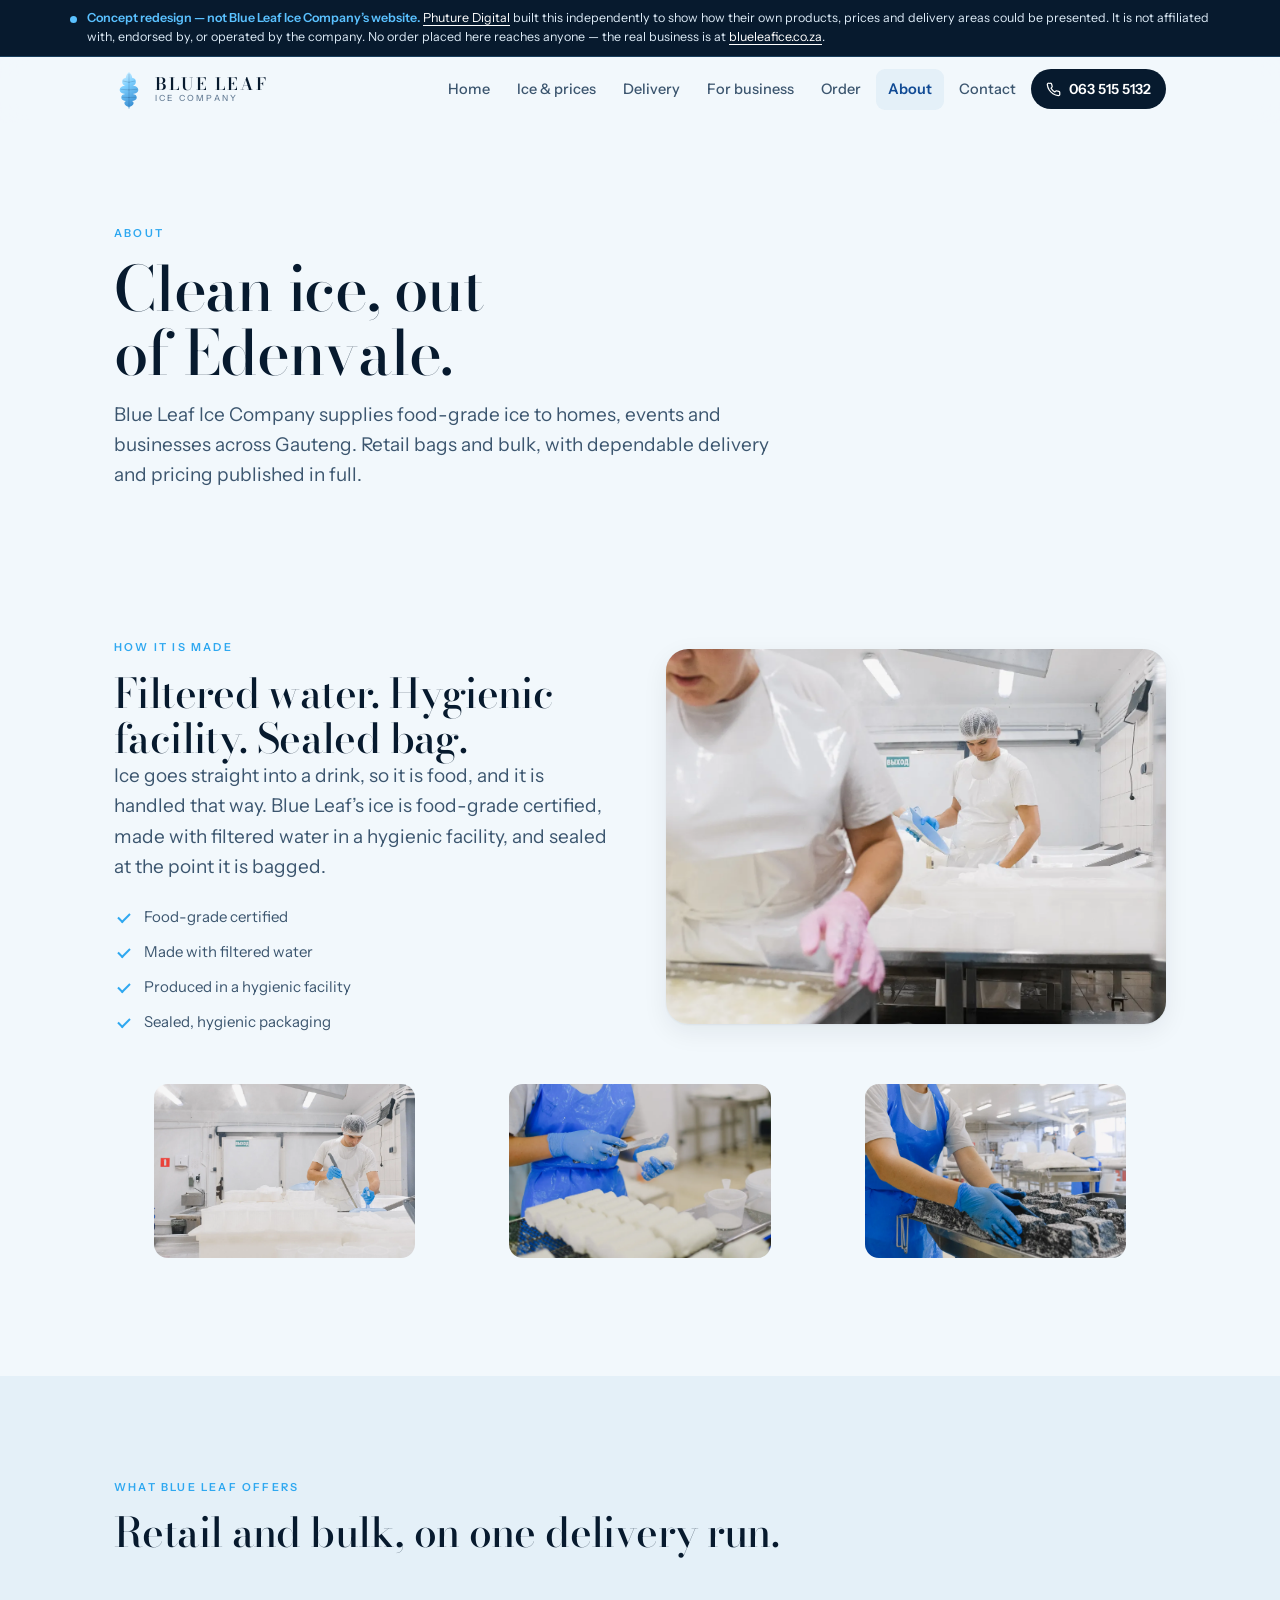
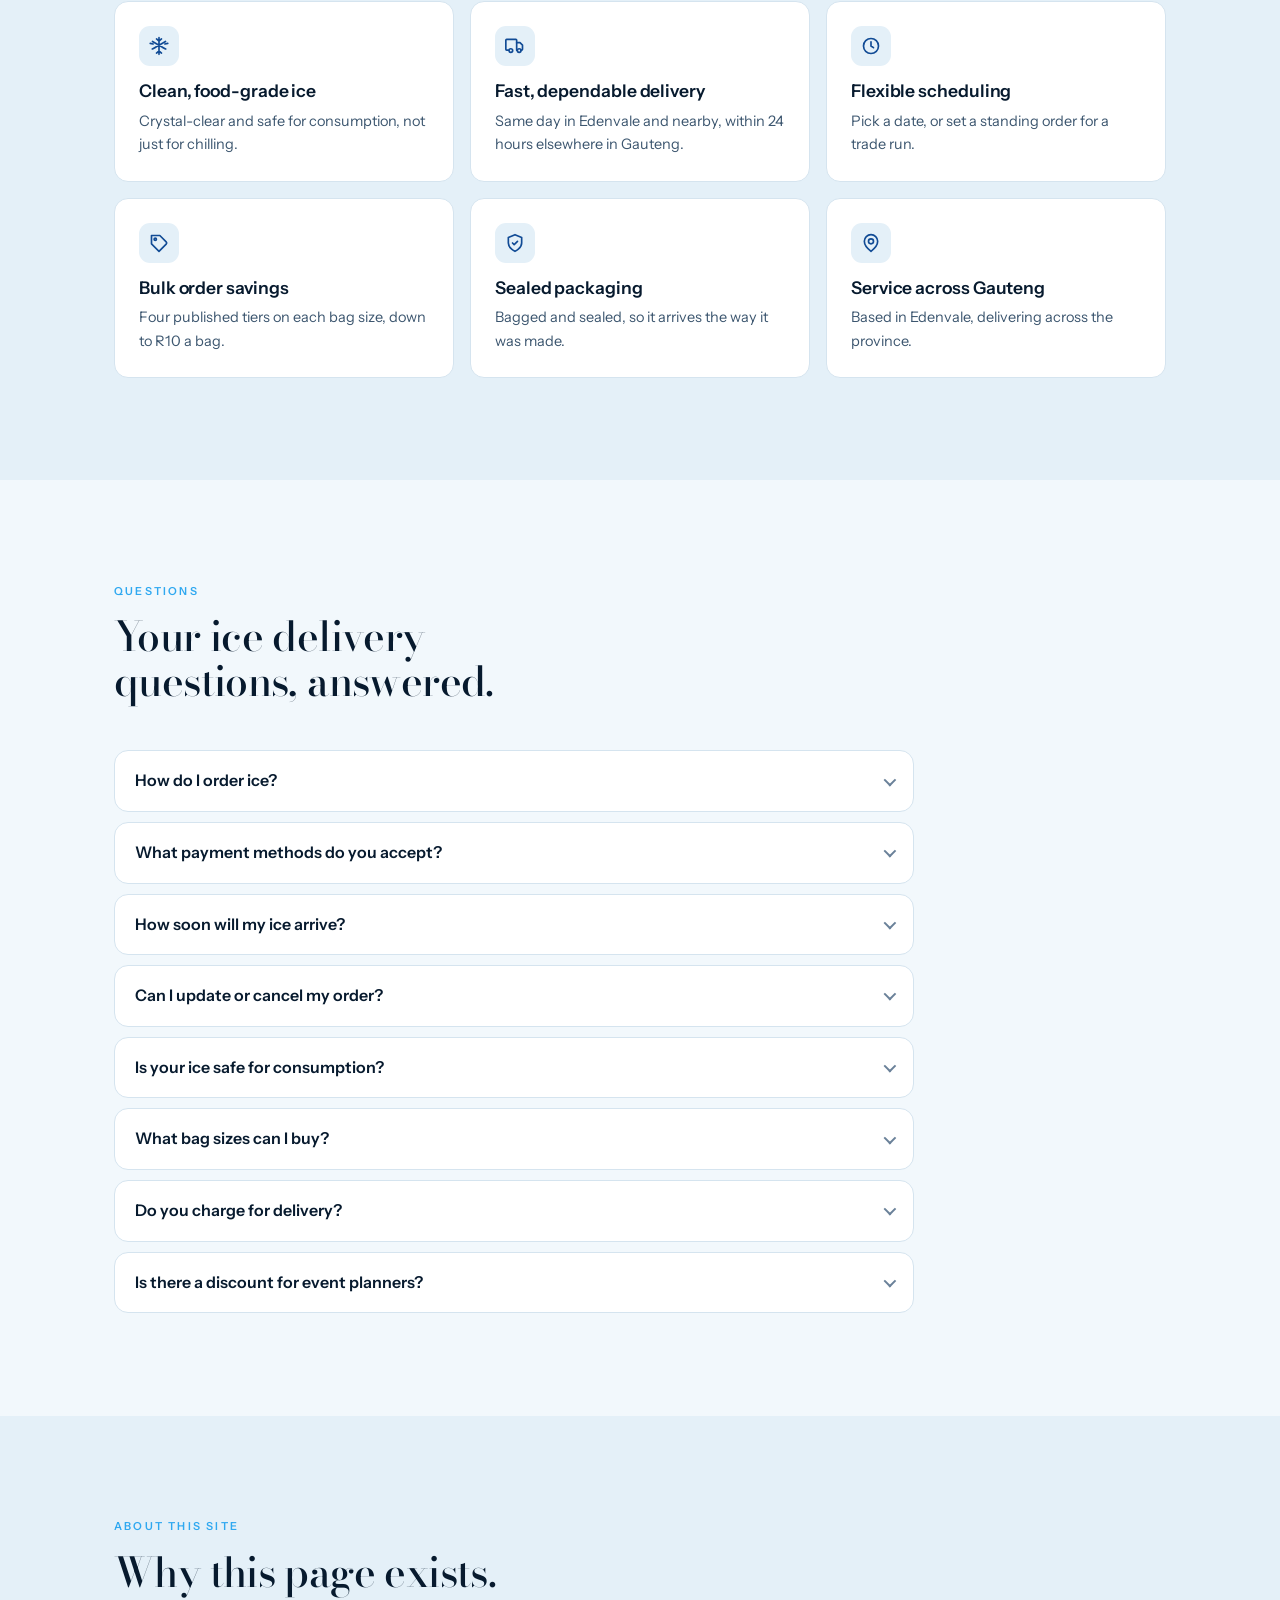
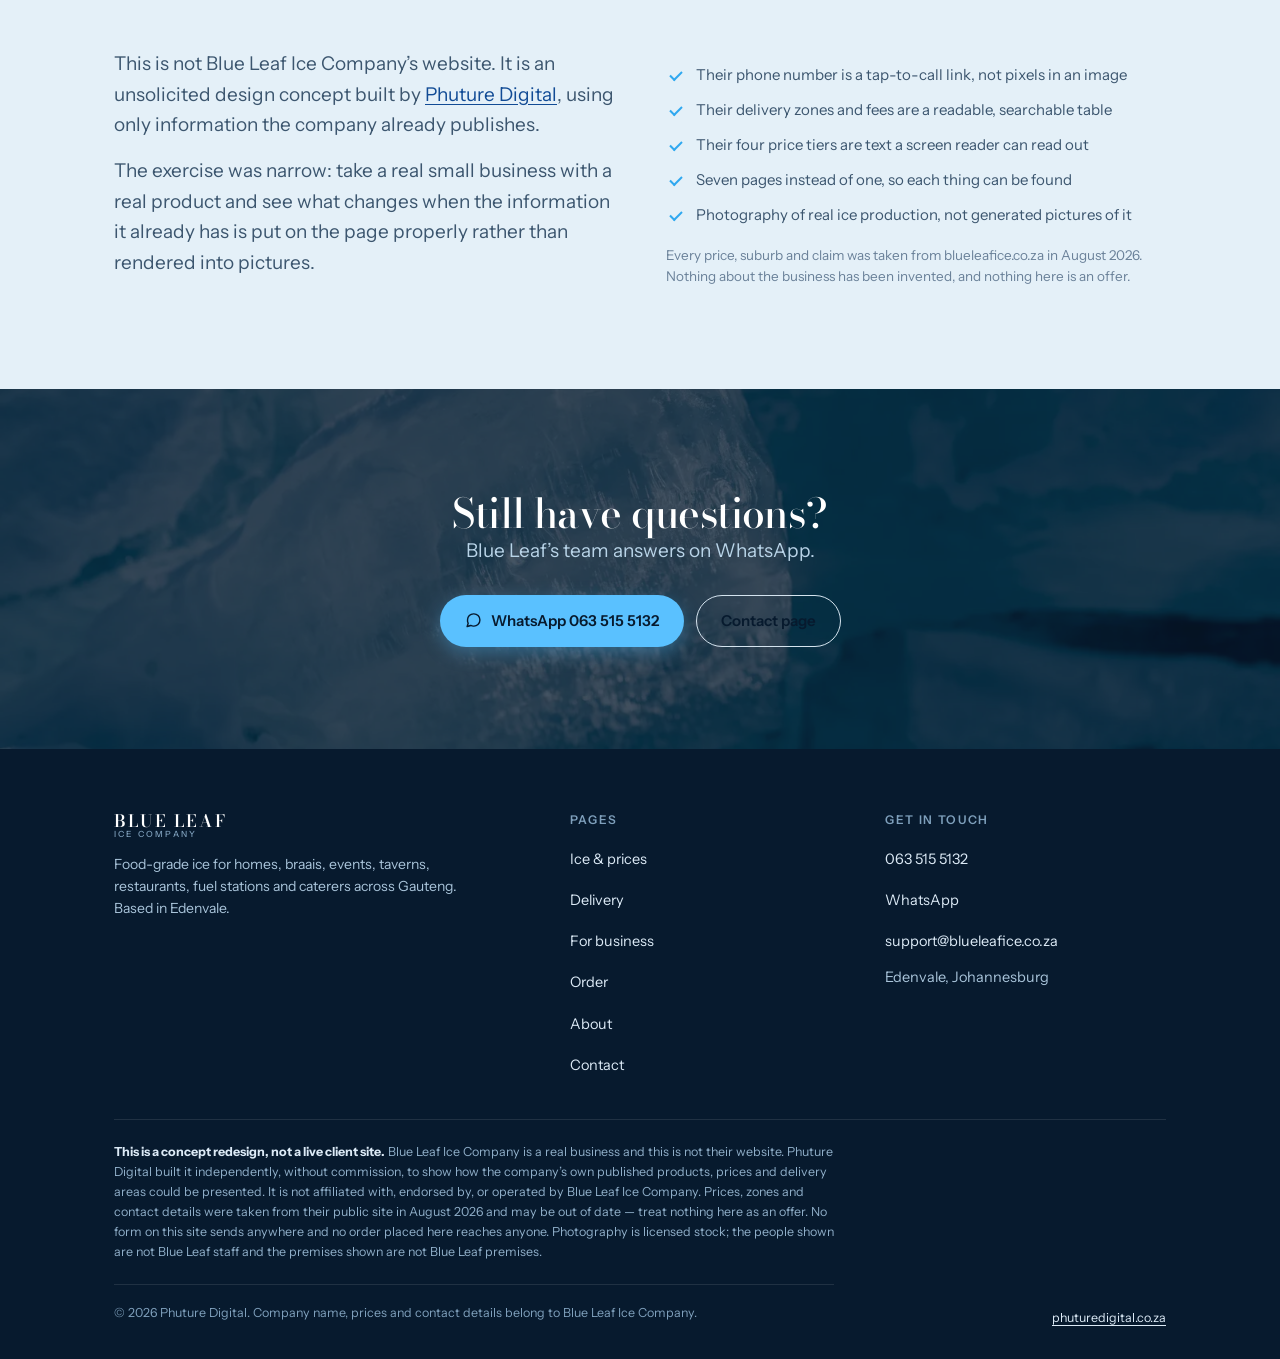
==== about.html @ d7ad10b4 "Blue Leaf Ice concept redesign — seven pages An unsolicited website concept for Blue Leaf Ice Compan" ====
<!doctype html>
<html lang="en-ZA">
<head>
<meta charset="utf-8">
<meta name="viewport" content="width=device-width, initial-scale=1">
<title>About and FAQ — Blue Leaf Ice concept by Phuture Digital</title>
<meta name="description" content="How Blue Leaf makes food-grade ice in Edenvale, and answers to common delivery questions. Concept redesign by Phuture Digital.">
<meta name="robots" content="noindex, nofollow">
<meta name="author" content="Phuture Digital">
<meta property="og:type" content="website">
<meta property="og:site_name" content="Blue Leaf Ice Company (concept redesign)">
<meta property="og:locale" content="en_ZA">
<meta property="og:title" content="About and FAQ — Blue Leaf Ice concept by Phuture Digital">
<meta property="og:description" content="How Blue Leaf makes food-grade ice in Edenvale, and answers to common delivery questions. Concept redesign by Phuture Digital.">
<meta property="og:image" content="assets/hero.webp">
<meta name="twitter:card" content="summary_large_image">
<meta name="theme-color" content="#071A2E">
<link rel="icon" href="assets/favicon.svg" type="image/svg+xml">
<link rel="preconnect" href="https://fonts.googleapis.com">
<link rel="preconnect" href="https://fonts.gstatic.com" crossorigin>
<link rel="stylesheet" href="https://fonts.googleapis.com/css2?family=Bodoni+Moda:opsz,wght@6..96,500;6..96,600&family=Instrument+Sans:wght@400;500;600;700&display=swap">
<link rel="stylesheet" href="styles.css">
<!-- Stamp `.js` BEFORE first paint. A deferred script cannot do this without a
     flash of content: the stylesheet blocks rendering and the script does not. -->
<script>document.documentElement.className += ' js';</script>
</head>
<body>
<!-- ============================================================
     GENERATED FILE — do not edit here.
     Source: tools/content/about.html + tools/chrome.mjs
     Rebuild: node tools/build-pages.mjs
     ============================================================ -->
<a class="skip" href="#main">Skip to content</a>

<!-- icons:start -->
<svg class="vh" aria-hidden="true" focusable="false" xmlns="http://www.w3.org/2000/svg">
  <symbol id="i-phone" viewBox="0 0 24 24" fill="none" stroke="currentColor" stroke-width="2" stroke-linecap="round" stroke-linejoin="round"><path d="M22 16.9v3a2 2 0 0 1-2.2 2 19.8 19.8 0 0 1-8.6-3.1 19.5 19.5 0 0 1-6-6A19.8 19.8 0 0 1 2.1 4.2 2 2 0 0 1 4.1 2h3a2 2 0 0 1 2 1.7c.1 1 .4 1.9.7 2.8a2 2 0 0 1-.5 2.1L8.1 9.9a16 16 0 0 0 6 6l1.3-1.3a2 2 0 0 1 2.1-.4c.9.3 1.8.6 2.8.7a2 2 0 0 1 1.7 2Z"/></symbol>
  <symbol id="i-chat" viewBox="0 0 24 24" fill="none" stroke="currentColor" stroke-width="2" stroke-linecap="round" stroke-linejoin="round"><path d="M21 11.5a8.4 8.4 0 0 1-9 8.4 8.5 8.5 0 0 1-3.9-.9L3 20.5l1.5-4.6A8.4 8.4 0 0 1 3.6 11 8.4 8.4 0 0 1 12 2.6h.5A8.4 8.4 0 0 1 21 11Z"/></symbol>
  <symbol id="i-mail" viewBox="0 0 24 24" fill="none" stroke="currentColor" stroke-width="2" stroke-linecap="round" stroke-linejoin="round"><rect x="2" y="4" width="20" height="16" rx="2"/><path d="m22 7-10 6L2 7"/></symbol>
  <symbol id="i-pin" viewBox="0 0 24 24" fill="none" stroke="currentColor" stroke-width="2" stroke-linecap="round" stroke-linejoin="round"><path d="M20 10c0 6-8 12-8 12s-8-6-8-12a8 8 0 0 1 16 0Z"/><circle cx="12" cy="10" r="3"/></symbol>
  <symbol id="i-clock" viewBox="0 0 24 24" fill="none" stroke="currentColor" stroke-width="2" stroke-linecap="round" stroke-linejoin="round"><circle cx="12" cy="12" r="9"/><path d="M12 7v5l3 2"/></symbol>
  <symbol id="i-truck" viewBox="0 0 24 24" fill="none" stroke="currentColor" stroke-width="2" stroke-linecap="round" stroke-linejoin="round"><path d="M14 17V5a1 1 0 0 0-1-1H2a1 1 0 0 0-1 1v11a1 1 0 0 0 1 1h2"/><path d="M14 8h4l3 3v5a1 1 0 0 1-1 1h-1"/><circle cx="7" cy="17.5" r="2.2"/><circle cx="17" cy="17.5" r="2.2"/></symbol>
  <symbol id="i-snow" viewBox="0 0 24 24" fill="none" stroke="currentColor" stroke-width="2" stroke-linecap="round" stroke-linejoin="round"><path d="M12 2v20M4.2 6.5l15.6 9M19.8 6.5l-15.6 9M12 6l3-2.5M12 6 9 3.5M12 18l3 2.5M12 18l-3 2.5M4.9 9.6 1.5 8.9M7.2 14.2l-3.3 1.4M19.1 9.6l3.4-.7M16.8 14.2l3.3 1.4"/></symbol>
  <symbol id="i-shield" viewBox="0 0 24 24" fill="none" stroke="currentColor" stroke-width="2" stroke-linecap="round" stroke-linejoin="round"><path d="M12 22s8-3.6 8-10V5.5L12 2 4 5.5V12c0 6.4 8 10 8 10Z"/><path d="m9 12 2 2 4-4"/></symbol>
  <symbol id="i-tag" viewBox="0 0 24 24" fill="none" stroke="currentColor" stroke-width="2" stroke-linecap="round" stroke-linejoin="round"><path d="M20.6 13.4 12 22l-9-9V3h10l7.6 7.6a2 2 0 0 1 0 2.8Z"/><circle cx="7.5" cy="7.5" r="1.4"/></symbol>
  <symbol id="i-card" viewBox="0 0 24 24" fill="none" stroke="currentColor" stroke-width="2" stroke-linecap="round" stroke-linejoin="round"><rect x="2" y="5" width="20" height="14" rx="2"/><path d="M2 10h20"/></symbol>
  <symbol id="i-info" viewBox="0 0 24 24" fill="none" stroke="currentColor" stroke-width="2" stroke-linecap="round" stroke-linejoin="round"><circle cx="12" cy="12" r="9"/><path d="M12 11v5M12 8h.01"/></symbol>
</svg>
<!-- icons:end -->

<!-- banner:start -->
<div class="concept-banner">
  <div class="inner">
    <span class="dot" aria-hidden="true"></span>
    <p><strong>Concept redesign — not Blue Leaf Ice Company&rsquo;s website.</strong>
    <a href="https://www.phuturedigital.co.za" rel="noopener">Phuture Digital</a> built this independently to show how their own products, prices and delivery areas could be presented. It is not affiliated with, endorsed by, or operated by the company. No order placed here reaches anyone &mdash; the real business is at
    <a href="https://www.blueleafice.co.za" rel="noopener nofollow">blueleafice.co.za</a>.</p>
  </div>
</div>
<!-- banner:end -->

<!-- nav:start -->
<header class="nav">
  <div class="nav-inner">
    <a class="brand" href="index.html">
      <img class="brand-mark" src="assets/mark.svg" alt="" width="30" height="41">
      <span class="brand-type">
        <span class="brand-name">Blue Leaf</span>
        <span class="brand-sub">Ice Company</span>
      </span>
    </a>
    <button class="nav-toggle" type="button" aria-expanded="false" aria-controls="nav-links">Menu</button>
    <nav class="nav-links" id="nav-links" aria-label="Main">
      <a href="index.html">Home</a>
      <a href="products.html">Ice & prices</a>
      <a href="delivery.html">Delivery</a>
      <a href="business.html">For business</a>
      <a href="order.html">Order</a>
      <a href="about.html" aria-current="page">About</a>
      <a href="contact.html">Contact</a>
      <a class="nav-call" href="tel:+27635155132">
        <svg aria-hidden="true"><use href="#i-phone"></use></svg>063 515 5132
      </a>
    </nav>
  </div>
</header>
<!-- nav:end -->

<main id="main">
<section class="band" style="padding-bottom:0">
  <div class="wrap">
    <div class="sec-head">
      <p class="eyebrow">About</p>
      <h1 class="h-xl">Clean ice, out of Edenvale.</h1>
      <p class="lede">Blue Leaf Ice Company supplies food-grade ice to homes, events and businesses across Gauteng. Retail bags and bulk, with dependable delivery and pricing published in full.</p>
    </div>
  </div>
</section>

<!-- ================================================================ PROCESS -->
<section class="band">
  <div class="wrap">
    <div class="split">
      <div>
        <p class="eyebrow">How it is made</p>
        <h2 class="h-lg">Filtered water. Hygienic facility. Sealed bag.</h2>
        <p class="lede">Ice goes straight into a drink, so it is food, and it is handled that way. Blue Leaf&rsquo;s ice is food-grade certified, made with filtered water in a hygienic facility, and sealed at the point it is bagged.</p>
        <ul class="ticks">
          <li>Food-grade certified</li>
          <li>Made with filtered water</li>
          <li>Produced in a hygienic facility</li>
          <li>Sealed, hygienic packaging</li>
        </ul>
      </div>
      <div class="split-figure reveal">
        <img src="assets/purity.webp" alt="A worker in whites and a hairnet smoothing a clean bed of ice." width="1400" height="933" loading="lazy" decoding="async">
      </div>
    </div>

    <div class="proof">
      <figure class="proof-figure reveal">
        <img src="assets/facility.webp" alt="A worker in a hairnet and gloves working over a bed of ice in a cold room." width="1600" height="1067" loading="lazy" decoding="async">
      </figure>
      <figure class="proof-figure reveal reveal-d1">
        <img src="assets/gloves.webp" alt="Gloved hands moving trays of ice cubes." width="1200" height="800" loading="lazy" decoding="async">
      </figure>
      <figure class="proof-figure reveal reveal-d2">
        <img src="assets/machine.webp" alt="Ice trays being worked on a stainless production line." width="1400" height="933" loading="lazy" decoding="async">
      </figure>
    </div>
  </div>
</section>

<!-- ================================================================== WHAT -->
<section class="band alt" aria-labelledby="what-h">
  <div class="wrap">
    <div class="sec-head reveal">
      <p class="eyebrow">What Blue Leaf offers</p>
      <h2 class="h-lg" id="what-h">Retail and bulk, on one delivery run.</h2>
    </div>
    <div class="cards cards-3up">
      <div class="card reveal">
        <span class="card-icon"><svg aria-hidden="true"><use href="#i-snow"></use></svg></span>
        <h3>Clean, food-grade ice</h3>
        <p>Crystal-clear and safe for consumption, not just for chilling.</p>
      </div>
      <div class="card reveal reveal-d1">
        <span class="card-icon"><svg aria-hidden="true"><use href="#i-truck"></use></svg></span>
        <h3>Fast, dependable delivery</h3>
        <p>Same day in Edenvale and nearby, within 24 hours elsewhere in Gauteng.</p>
      </div>
      <div class="card reveal reveal-d2">
        <span class="card-icon"><svg aria-hidden="true"><use href="#i-clock"></use></svg></span>
        <h3>Flexible scheduling</h3>
        <p>Pick a date, or set a standing order for a trade run.</p>
      </div>
      <div class="card reveal">
        <span class="card-icon"><svg aria-hidden="true"><use href="#i-tag"></use></svg></span>
        <h3>Bulk order savings</h3>
        <p>Four published tiers on each bag size, down to R10 a bag.</p>
      </div>
      <div class="card reveal reveal-d1">
        <span class="card-icon"><svg aria-hidden="true"><use href="#i-shield"></use></svg></span>
        <h3>Sealed packaging</h3>
        <p>Bagged and sealed, so it arrives the way it was made.</p>
      </div>
      <div class="card reveal reveal-d2">
        <span class="card-icon"><svg aria-hidden="true"><use href="#i-pin"></use></svg></span>
        <h3>Service across Gauteng</h3>
        <p>Based in Edenvale, delivering across the province.</p>
      </div>
    </div>
  </div>
</section>

<!-- =================================================================== FAQ -->
<section class="band" aria-labelledby="faq-h">
  <div class="wrap">
    <div class="sec-head reveal">
      <p class="eyebrow">Questions</p>
      <h2 class="h-lg" id="faq-h">Your ice delivery questions, answered.</h2>
    </div>

    <div class="faq reveal">
      <details>
        <summary>How do I order ice?</summary>
        <p class="a">Order online or call. Choose your bag size, delivery area and date, and Blue Leaf confirms and arranges the delivery.</p>
      </details>
      <details>
        <summary>What payment methods do you accept?</summary>
        <p class="a">EFT, credit card, or cash on delivery. Secure online payment links are available.</p>
      </details>
      <details>
        <summary>How soon will my ice arrive?</summary>
        <p class="a">Same-day delivery in Edenvale and nearby. Other areas are delivered within 24 hours.</p>
      </details>
      <details>
        <summary>Can I update or cancel my order?</summary>
        <p class="a">Yes. Contact Blue Leaf before dispatch to change or cancel an order.</p>
      </details>
      <details>
        <summary>Is your ice safe for consumption?</summary>
        <p class="a">Yes. The ice is food-grade certified and made with filtered water in a hygienic facility.</p>
      </details>
      <details>
        <summary>What bag sizes can I buy?</summary>
        <p class="a">2&nbsp;kg or 3&nbsp;kg. Order any quantity, from a single bag to bulk. <a href="products.html">See the tiers</a>.</p>
      </details>
      <details>
        <summary>Do you charge for delivery?</summary>
        <p class="a">Free in Zone 0 on orders of five bags or more, R50 flat in Zone 1 and R100 flat in Zone 2. Beyond 20&nbsp;km from Edenvale it is quoted per trip from R150. <a href="delivery.html">Check your suburb</a>.</p>
      </details>
      <details>
        <summary>Is there a discount for event planners?</summary>
        <p class="a">Yes. Blue Leaf offers event planners a discounted rate on top of the published bulk tiers. <a href="business.html">More for trade buyers</a>.</p>
      </details>
    </div>
  </div>
</section>

<!-- =============================================================== CONCEPT -->
<section class="band alt" aria-labelledby="concept-h">
  <div class="wrap">
    <div class="sec-head reveal">
      <p class="eyebrow">About this site</p>
      <h2 class="h-lg" id="concept-h">Why this page exists.</h2>
    </div>
    <div class="split">
      <div>
        <p class="lede">This is not Blue Leaf Ice Company&rsquo;s website. It is an unsolicited design concept built by <a href="https://www.phuturedigital.co.za" rel="noopener">Phuture Digital</a>, using only information the company already publishes.</p>
        <p class="lede" style="margin-top:16px">The exercise was narrow: take a real small business with a real product and see what changes when the information it already has is put on the page properly rather than rendered into pictures.</p>
      </div>
      <div>
        <ul class="ticks">
          <li>Their phone number is a tap-to-call link, not pixels in an image</li>
          <li>Their delivery zones and fees are a readable, searchable table</li>
          <li>Their four price tiers are text a screen reader can read out</li>
          <li>Seven pages instead of one, so each thing can be found</li>
          <li>Photography of real ice production, not generated pictures of it</li>
        </ul>
        <p class="small" style="margin-top:18px">Every price, suburb and claim was taken from blueleafice.co.za in August 2026. Nothing about the business has been invented, and nothing here is an offer.</p>
      </div>
    </div>
  </div>
</section>

<section class="band cta-band">
  <div class="band-bg" aria-hidden="true">
    <img src="assets/texture.webp" alt="" width="1600" height="1067" loading="lazy" decoding="async">
  </div>
  <div class="wrap">
    <h2 class="h-lg">Still have questions?</h2>
    <p class="lede">Blue Leaf&rsquo;s team answers on WhatsApp.</p>
    <div class="btn-row">
      <a class="btn btn-ice" href="https://wa.me/27635155132" rel="noopener">
        <svg aria-hidden="true"><use href="#i-chat"></use></svg>WhatsApp 063 515 5132
      </a>
      <a class="btn btn-ghost" href="contact.html">Contact page</a>
    </div>
  </div>
</section>
</main>

<!-- footer:start -->
<footer class="foot">
  <div class="wrap">
    <div class="foot-top">
      <div class="foot-brand">
        <span class="brand-name">Blue Leaf</span>
        <span class="brand-sub">Ice Company</span>
        <p>Food-grade ice for homes, braais, events, taverns, restaurants, fuel stations and caterers across Gauteng. Based in Edenvale.</p>
      </div>
      <div>
        <h4>Pages</h4>
        <ul>
          <li><a href="products.html">Ice & prices</a></li>
          <li><a href="delivery.html">Delivery</a></li>
          <li><a href="business.html">For business</a></li>
          <li><a href="order.html">Order</a></li>
          <li><a href="about.html">About</a></li>
          <li><a href="contact.html">Contact</a></li>
        </ul>
      </div>
      <div>
        <h4>Get in touch</h4>
        <ul>
          <li><a href="tel:+27635155132">063 515 5132</a></li>
          <li><a href="https://wa.me/27635155132" rel="noopener">WhatsApp</a></li>
          <li><a href="mailto:support@blueleafice.co.za">support@blueleafice.co.za</a></li>
          <li>Edenvale, Johannesburg</li>
        </ul>
      </div>
    </div>

    <div class="concept-note">
      <strong>This is a concept redesign, not a live client site.</strong>
      Blue Leaf Ice Company is a real business and this is not their website. Phuture Digital built it independently, without commission, to show how the company&rsquo;s own published products, prices and delivery areas could be presented. It is not affiliated with, endorsed by, or operated by Blue Leaf Ice Company. Prices, zones and contact details were taken from their public site in August 2026 and may be out of date &mdash; treat nothing here as an offer. No form on this site sends anywhere and no order placed here reaches anyone. Photography is licensed stock; the people shown are not Blue Leaf staff and the premises shown are not Blue Leaf premises.
    </div>

    <div class="foot-bottom">
      <span>&copy; 2026 Phuture Digital. Company name, prices and contact details belong to Blue Leaf Ice Company.</span>
      <span><a href="https://www.phuturedigital.co.za" rel="noopener">phuturedigital.co.za</a></span>
    </div>
  </div>
</footer>
<!-- footer:end -->

<script src="site.js"></script>
</body>
</html>
---- styles.css ----
/* ============================================================================
   Blue Leaf Ice Company — concept redesign by Phuture Digital
   ----------------------------------------------------------------------------
   Not the company's official site. See the banner on every page.

   PALETTE PROVENANCE. Nothing here is invented. Two sources, different
   authority:
     - DECLARED. #5AC1FF and #00001F are the two non-Webflow-default colours in
       Blue Leaf's own stylesheet (14 and 13 uses). That is designer intent and
       it wins for the accent and the darkest ink.
     - SAMPLED. #114B95, #2D71B2 and #C6F2FF were read out of the supplied logo
       raster by tools/sample-colours.mjs. They fill in the middle of the scale,
       which the declared pair does not cover.
   #00001F is used as a reference point rather than literally: at hue 240 and
   12% lightness it reads as black-violet, so the ink here is rotated to the
   logo's own 210 hue so that dark surfaces read navy rather than dead black.

   TYPOGRAPHY. The supplied logo sets BLUE LEAF in a high-contrast Didone with
   wide tracking; the live site sets everything in Instrument Sans. Those two
   things disagree. This resolves the disagreement in the logo's favour for
   display type while KEEPING Instrument Sans for body copy — the redesign is
   meant to fix a mismatch, not to throw away a reasonable decision.
   ========================================================================= */

:root {
  /* --- ink ------------------------------------------------------------- */
  --ink:        #071A2E;   /* deep navy ground */
  --ink-2:      #0E2F55;   /* raised dark surface */
  --ink-soft:   #3C566F;   /* body text on light */
  --ink-mute:   #6A8199;   /* captions, meta */

  /* --- brand ----------------------------------------------------------- */
  --brand:      #114B95;   /* sampled: the logo wordmark navy */
  --brand-mid:  #2D71B2;   /* sampled: the leaf mid-tone */
  --ice:        #5AC1FF;   /* DECLARED in Blue Leaf's own CSS */
  --ice-deep:   #2FA8F0;   /* darkened ice — passes AA on white, --ice does not */
  --ice-pale:   #C6F2FF;   /* sampled: the logo's highlight */

  /* --- surfaces --------------------------------------------------------- */
  --mist:       #F2F8FC;   /* page ground */
  --mist-2:     #E4F0F8;   /* alternating band */
  --card:       #FFFFFF;
  --line:       #D5E4EF;
  --line-soft:  #E8F1F7;

  /* --- accents ---------------------------------------------------------- */
  --warn:       #B25E00;   /* the "not affiliated" register, and form errors */
  --go:         #1C7A4A;   /* free-delivery zone */

  /* --- type ------------------------------------------------------------- */
  --f-display: 'Bodoni Moda', 'Didot', Georgia, 'Times New Roman', serif;
  --f-body: 'Instrument Sans', system-ui, -apple-system, 'Segoe UI', Roboto, sans-serif;

  /* --- metrics ----------------------------------------------------------- */
  --wrap: 1140px;
  --gutter: clamp(18px, 4vw, 44px);
  --band: clamp(56px, 8vw, 104px);
  --radius: 14px;
  --radius-lg: 22px;
  --shadow: 0 1px 2px rgba(7, 26, 46, .05), 0 8px 26px rgba(7, 26, 46, .07);
  --shadow-lift: 0 2px 6px rgba(7, 26, 46, .07), 0 18px 44px rgba(7, 26, 46, .13);
}

/* ============================================================================
   Reset
   ========================================================================= */

*, *::before, *::after { box-sizing: border-box; }

html { -webkit-text-size-adjust: 100%; scroll-behavior: smooth; }

body {
  margin: 0;
  background: var(--mist);
  color: var(--ink);
  font-family: var(--f-body);
  font-size: 16px;
  line-height: 1.6;
  -webkit-font-smoothing: antialiased;
  text-rendering: optimizeLegibility;
}

h1, h2, h3, h4 { margin: 0; line-height: 1.14; letter-spacing: -.015em; font-weight: 600; }
p { margin: 0; }
ul, ol { margin: 0; padding: 0; }
li { list-style: none; }

img, svg { display: block; max-width: 100%; }

/* An <img>'s width/height ATTRIBUTES become presentational hints that beat a
   bare max-width:100% for the height, so a constrained image squashes and
   `aspect-ratio` — which only resolves a MISSING dimension — silently does
   nothing. Pairing the attribute selector restores the ratio. Do not remove. */
img[width][height] { height: auto; }

/* Images that must FILL their frame rather than follow their own ratio have to
   OUT-SPECIFY the guard above. img[width][height] scores (0,2,1) — two
   attribute selectors beat a lone class — so `.seg-card img` at (0,1,1) would
   lose and the fill would silently collapse to intrinsic height. Matching the
   attributes brings these to (0,3,1). Every new fill selector must repeat
   [width][height] or it will not work. */
.hero-figure img[width][height],
.seg-card img[width][height],
.proof-figure img[width][height],
.band-bg img[width][height],
.split-figure img[width][height],
.prod-figure img[width][height] { height: 100%; }

a { color: var(--brand); text-underline-offset: 3px; }
a:hover { color: var(--ice-deep); }

button, input, select, textarea { font: inherit; color: inherit; }

:focus-visible {
  outline: 3px solid var(--ice-deep);
  outline-offset: 2px;
  border-radius: 4px;
}

.skip {
  position: absolute; left: -9999px; top: 0; z-index: 100;
  background: var(--ink); color: #fff; padding: 12px 18px; border-radius: 0 0 8px 0;
}
.skip:focus { left: 0; }

.wrap { max-width: var(--wrap); margin: 0 auto; padding-inline: var(--gutter); }
.vh {
  position: absolute; width: 1px; height: 1px; overflow: hidden;
  clip: rect(0 0 0 0); clip-path: inset(50%); white-space: nowrap;
}

/* ============================================================================
   Concept banner
   ----------------------------------------------------------------------------
   Blue Leaf Ice Company is a REAL business. This banner plus the noindex header
   in vercel.json and robots.txt are what keep a concept redesign from competing
   with, or being mistaken for, their actual site. Both are required: the banner
   stops a person mistaking it, the header stops Google surfacing it.
   ========================================================================= */

.concept-banner {
  background: var(--ink);
  color: #DCEAF6;
  font-size: 12.5px;
  line-height: 1.5;
  padding: 9px var(--gutter);
  border-bottom: 1px solid rgba(90, 193, 255, .22);
}
.concept-banner .inner {
  max-width: var(--wrap); margin: 0 auto;
  display: flex; gap: 10px; align-items: flex-start;
}
.concept-banner strong { color: var(--ice); font-weight: 600; }
.concept-banner a { color: #fff; text-decoration: underline; }
.concept-banner a:hover { color: var(--ice); }
.concept-banner .dot {
  flex: none; width: 7px; height: 7px; border-radius: 50%;
  background: var(--ice); margin-top: 7px;
}

/* ============================================================================
   Navigation
   ========================================================================= */

.nav {
  position: sticky; top: 0; z-index: 50;
  background: rgba(242, 248, 252, .88);
  backdrop-filter: blur(12px);
  border-bottom: 1px solid transparent;
  transition: border-color .2s ease, box-shadow .2s ease;
}
.nav.stuck { border-bottom-color: var(--line); box-shadow: 0 6px 20px rgba(7, 26, 46, .06); }

.nav-inner {
  max-width: var(--wrap); margin: 0 auto; padding: 12px var(--gutter);
  display: flex; align-items: center; gap: 18px;
}

.brand { display: flex; align-items: center; gap: 11px; text-decoration: none; color: inherit; flex: none; }
.brand-mark { width: 30px; flex: none; }
.brand-type { display: grid; gap: 1px; }
/* Both are <span>s and both are used OUTSIDE .brand-type (the footer lockup
   puts them straight into a div), so they carry their own display:block rather
   than relying on a grid parent to lay them out. */
.brand-name, .brand-sub { display: block; }
.brand-name {
  font-family: var(--f-display);
  font-size: 17px; font-weight: 600; letter-spacing: .13em;
  text-transform: uppercase; line-height: 1; color: var(--ink);
}
.brand-sub {
  font-size: 8.5px; letter-spacing: .26em; text-transform: uppercase;
  color: var(--ink-mute); font-weight: 500; line-height: 1;
}

.nav-links { display: flex; gap: 3px; margin-left: auto; align-items: center; }
.nav-links a {
  display: block; padding: 9px 12px; border-radius: 9px;
  font-size: 14.5px; font-weight: 500; color: var(--ink-soft); text-decoration: none;
  transition: background .16s ease, color .16s ease;
}
.nav-links a:hover { background: var(--mist-2); color: var(--ink); }
.nav-links a[aria-current="page"] { color: var(--brand); background: var(--mist-2); font-weight: 600; }

/* The phone number is a first-class navigation item, not a footer detail.
   Blue Leaf's live site renders 063 515 5132 INSIDE A PNG, so on a phone — the
   device most of their traffic is on, buying a perishable product with same-day
   urgency — it cannot be tapped, copied, or read by a screen reader. Making it
   a real tel: link in persistent chrome is the single highest-value change on
   this site. */
/* Scoped as `.nav-links a.nav-call` (0,2,1) on purpose. `.nav-links a` above
   scores (0,1,1) and sets display:block — a bare `.nav-call` at (0,1,0) LOSES
   to it, and the button silently stacks its icon above its label. Same trap as
   the img[width][height] guard at the top of this file: a descendant selector
   written loosely out-ranks a component class written specifically. */
.nav-links a.nav-call {
  display: inline-flex; align-items: center; gap: 8px; flex: none;
  padding: 9px 15px; border-radius: 999px;
  background: var(--ink); color: #fff !important;
  font-size: 14px; font-weight: 600; text-decoration: none; white-space: nowrap;
  transition: background .16s ease, transform .16s ease;
}
.nav-call:hover { background: var(--brand); color: #fff; transform: translateY(-1px); }
.nav-call svg { width: 15px; height: 15px; flex: none; }

.nav-toggle {
  display: none; margin-left: auto;
  background: var(--card); border: 1px solid var(--line);
  border-radius: 10px; padding: 9px 12px; cursor: pointer;
  font-size: 14px; font-weight: 600; color: var(--ink);
}

@media (max-width: 900px) {
  .nav-toggle { display: block; }
  .nav-links {
    display: none; position: absolute; left: 0; right: 0; top: 100%;
    flex-direction: column; gap: 2px; align-items: stretch;
    background: var(--card); border-bottom: 1px solid var(--line);
    padding: 10px var(--gutter) 16px; box-shadow: var(--shadow);
  }
  .nav-links.open { display: flex; }
  .nav-links a { padding: 12px 10px; font-size: 16px; }
  .nav-call { order: -1; justify-content: center; margin-bottom: 6px; }
}
@media (max-width: 420px) {
  .brand-name { font-size: 15px; letter-spacing: .1em; }
  .brand-mark { width: 25px; }
}

/* ============================================================================
   Typographic scale
   ========================================================================= */

.eyebrow {
  font-size: 11px; letter-spacing: .2em; text-transform: uppercase;
  font-weight: 600; color: var(--ice-deep); margin-bottom: 14px;
}
.eyebrow.on-dark { color: var(--ice); }

.h-xl {
  font-family: var(--f-display);
  font-size: clamp(34px, 6.2vw, 62px); font-weight: 500;
  line-height: 1.04; letter-spacing: -.02em; text-wrap: balance;
}
.h-lg {
  font-family: var(--f-display);
  font-size: clamp(27px, 4vw, 41px); font-weight: 500;
  line-height: 1.1; letter-spacing: -.015em; text-wrap: balance;
}
.h-md {
  font-family: var(--f-display);
  font-size: clamp(21px, 2.6vw, 27px); font-weight: 500; line-height: 1.2;
}
.lede {
  font-size: clamp(16.5px, 1.7vw, 19px); line-height: 1.6;
  color: var(--ink-soft); max-width: 60ch;
}
.small { font-size: 13.5px; line-height: 1.55; color: var(--ink-mute); }

.band { padding-block: var(--band); }
.band.alt { background: var(--mist-2); }
.band.dark { background: var(--ink); color: #E3EFF8; }
.band.dark .lede, .band.dark .small { color: #A9C4DA; }
.band.dark .h-lg, .band.dark .h-md, .band.dark .h-xl { color: #fff; }

.sec-head { max-width: 62ch; margin-bottom: clamp(28px, 4vw, 46px); }
.sec-head .lede { margin-top: 14px; }

/* ============================================================================
   Buttons
   ========================================================================= */

.btn {
  display: inline-flex; align-items: center; justify-content: center; gap: 9px;
  padding: 13px 24px; border-radius: 999px; border: 1px solid transparent;
  font-size: 15px; font-weight: 600; text-decoration: none; cursor: pointer;
  transition: transform .16s ease, background .16s ease, box-shadow .16s ease;
  min-height: 46px;
}
.btn svg { width: 17px; height: 17px; flex: none; }
.btn:hover { transform: translateY(-2px); }

.btn-primary { background: var(--brand); color: #fff; box-shadow: 0 6px 18px rgba(17, 75, 149, .26); }
.btn-primary:hover { background: #0D3C7A; color: #fff; box-shadow: 0 10px 26px rgba(17, 75, 149, .32); }

.btn-ice { background: var(--ice); color: var(--ink); box-shadow: 0 6px 18px rgba(90, 193, 255, .34); }
.btn-ice:hover { background: var(--ice-pale); color: var(--ink); }

.btn-ghost { background: transparent; color: var(--ink); border-color: var(--line); }
.btn-ghost:hover { background: var(--card); border-color: var(--ice-deep); color: var(--brand); }
/* On the CTA bands the ghost button sits over a photograph, where a 30%
   white hairline all but disappears. It gets a translucent fill and a much
   stronger border so it still reads as a button against the busiest frame. */
.band.dark .btn-ghost {
  color: #fff; border-color: rgba(255, 255, 255, .55);
  background: rgba(255, 255, 255, .1);
}
.band.dark .btn-ghost:hover { background: rgba(255, 255, 255, .22); color: #fff; }

.btn-row { display: flex; flex-wrap: wrap; gap: 12px; margin-top: 28px; }

/* ============================================================================
   Hero
   ----------------------------------------------------------------------------
   A split rather than a full-bleed photograph with a scrim. Two reasons: the
   headline stays on a flat ground so it needs no scrim fighting the image, and
   the left column can carry the two things a visitor actually came for — the
   phone number and whether Blue Leaf delivers to them.
   ========================================================================= */

.hero { background: var(--card); border-bottom: 1px solid var(--line); }
.hero-grid {
  display: grid; grid-template-columns: 1.05fr .95fr; gap: clamp(28px, 4.5vw, 64px);
  align-items: center; padding-block: clamp(38px, 5.5vw, 76px);
}
.hero-copy .lede { margin-top: 18px; }

.hero-figure {
  position: relative; border-radius: var(--radius-lg); overflow: hidden;
  aspect-ratio: 4 / 3.4; background: var(--mist-2); box-shadow: var(--shadow-lift);
}
.hero-figure img { width: 100%; object-fit: cover; }

/* A frosted card sitting over the photograph, carrying the delivery promise.
   Bottom-left because the hero image's own detail sits top-right. */
.hero-tag {
  position: absolute; left: 16px; right: 16px; bottom: 16px;
  background: rgba(7, 26, 46, .82);
  backdrop-filter: blur(10px);
  color: #fff; padding: 14px 17px; border-radius: var(--radius);
  display: flex; gap: 13px; align-items: center;
}
.hero-tag .n {
  font-family: var(--f-display); font-size: 27px; line-height: 1;
  color: var(--ice); font-weight: 600; flex: none;
}
.hero-tag p { font-size: 13.5px; line-height: 1.45; color: #CFE4F4; }
.hero-tag strong { color: #fff; font-weight: 600; }

@media (max-width: 880px) {
  .hero-grid { grid-template-columns: 1fr; gap: 30px; }
  .hero-figure { aspect-ratio: 16 / 11; }
}

/* --- the trust strip under the hero ------------------------------------- */
.hero-strip {
  border-top: 1px solid var(--line-soft);
  display: grid; grid-template-columns: repeat(4, 1fr); gap: 1px;
  background: var(--line-soft);
}
.hero-strip li { background: var(--card); padding: 18px var(--gutter); text-align: center; }
/* display:block is required, not cosmetic — these are <span>s, so without it
   the figure and its label run together on one line. */
.hero-strip .k {
  display: block;
  font-family: var(--f-display); font-size: clamp(19px, 2.4vw, 26px);
  color: var(--brand); font-weight: 600; line-height: 1;
}
.hero-strip .v { display: block; font-size: 12.5px; color: var(--ink-mute); margin-top: 6px; line-height: 1.4; }
@media (max-width: 700px) { .hero-strip { grid-template-columns: repeat(2, 1fr); } }

/* ============================================================================
   Zone finder — the signature component
   ----------------------------------------------------------------------------
   Blue Leaf's delivery zones, fees and suburb lists currently exist ONLY as
   pixels inside a generated PNG. That means: invisible to search (nobody
   searching "ice delivery Bedfordview" can find them), unreadable by a screen
   reader, untranslatable, unselectable, and impossible to correct without
   re-rendering an image. Rebuilding it as real markup is the single clearest
   demonstration of what this redesign is for, so it gets pride of place.
   ========================================================================= */

.finder {
  background: var(--card); border: 1px solid var(--line);
  border-radius: var(--radius-lg); padding: clamp(20px, 3vw, 32px);
  box-shadow: var(--shadow);
}
.finder-form { display: flex; gap: 10px; flex-wrap: wrap; }
.finder-field { flex: 1 1 240px; min-width: 0; position: relative; }
.finder-field label {
  display: block; font-size: 12.5px; font-weight: 600;
  color: var(--ink-soft); margin-bottom: 7px;
}
.finder-field input {
  width: 100%; padding: 13px 15px; border-radius: 11px;
  border: 1px solid var(--line); background: var(--mist);
  font-size: 16px; /* 16px minimum, or iOS Safari zooms the page on focus */
}
.finder-field input:focus { background: #fff; }
.finder-form .btn { align-self: flex-end; min-height: 48px; }

.finder-out { margin-top: 18px; }
.finder-card {
  display: flex; gap: 15px; align-items: flex-start;
  padding: 17px 19px; border-radius: var(--radius);
  border: 1px solid var(--line); background: var(--mist);
}
.finder-card .badge {
  flex: none; width: 46px; height: 46px; border-radius: 12px;
  display: grid; place-items: center;
  font-family: var(--f-display); font-size: 21px; font-weight: 600;
  background: var(--brand); color: #fff;
}
.finder-card .t { font-weight: 600; font-size: 16.5px; }
.finder-card .d { font-size: 14px; color: var(--ink-soft); margin-top: 3px; }

.finder-card.is-free { border-color: rgba(28, 122, 74, .35); background: rgba(28, 122, 74, .06); }
.finder-card.is-free .badge { background: var(--go); }
.finder-card.is-unknown { border-color: rgba(178, 94, 0, .35); background: rgba(178, 94, 0, .06); }
.finder-card.is-unknown .badge { background: var(--warn); font-size: 19px; }

.finder-hint { font-size: 13px; color: var(--ink-mute); margin-top: 12px; }
.finder-hint button {
  background: none; border: 0; padding: 0; cursor: pointer;
  color: var(--brand); font-weight: 600; text-decoration: underline;
  text-underline-offset: 3px; font-size: inherit;
}

/* ============================================================================
   Zone cards
   ========================================================================= */

.zones { display: grid; grid-template-columns: repeat(auto-fit, minmax(232px, 1fr)); gap: 16px; }
.zone {
  background: var(--card); border: 1px solid var(--line);
  border-radius: var(--radius); padding: 22px; display: flex; flex-direction: column;
}
.zone-top { display: flex; align-items: center; gap: 12px; margin-bottom: 14px; }
.zone-n {
  width: 40px; height: 40px; border-radius: 11px; flex: none; display: grid; place-items: center;
  font-family: var(--f-display); font-size: 19px; font-weight: 600;
  background: var(--mist-2); color: var(--brand);
}
.zone-fee { font-size: 20px; font-weight: 700; line-height: 1.1; }
.zone-fee .sub { display: block; font-size: 12px; font-weight: 500; color: var(--ink-mute); letter-spacing: .02em; }
.zone-list { display: flex; flex-wrap: wrap; gap: 6px; margin-top: auto; padding-top: 14px; }
.zone-list li {
  font-size: 12.5px; padding: 4px 10px; border-radius: 999px;
  background: var(--mist-2); color: var(--ink-soft);
}
.zone-note { font-size: 12.5px; color: var(--ink-mute); margin-top: 12px; }

.zone.free { border-color: rgba(28, 122, 74, .35); }
.zone.free .zone-n { background: rgba(28, 122, 74, .12); color: var(--go); }
.zone.free .zone-fee { color: var(--go); }

/* ============================================================================
   Pricing
   ========================================================================= */

.prods { display: grid; grid-template-columns: repeat(auto-fit, minmax(240px, 1fr)); gap: 16px; }
.prod {
  background: var(--card); border: 1px solid var(--line); border-radius: var(--radius);
  padding: 24px; display: flex; flex-direction: column;
}
.prod.feature { border-color: var(--ice-deep); box-shadow: 0 0 0 3px rgba(90, 193, 255, .17); }
.prod-name { font-family: var(--f-display); font-size: 22px; font-weight: 600; }
.prod-size { font-size: 13px; color: var(--ink-mute); letter-spacing: .05em; text-transform: uppercase; margin-top: 4px; font-weight: 600; }
.prod-price { margin: 18px 0 4px; display: flex; align-items: baseline; gap: 5px; }
.prod-price .r { font-family: var(--f-display); font-size: 40px; font-weight: 600; line-height: 1; color: var(--brand); }
.prod-price .u { font-size: 14px; color: var(--ink-mute); }
.prod-from { font-size: 12.5px; color: var(--ink-mute); }
.prod ul { margin: 18px 0 22px; display: grid; gap: 8px; }
.prod ul li { font-size: 14px; color: var(--ink-soft); padding-left: 22px; position: relative; }
.prod ul li::before {
  content: ""; position: absolute; left: 0; top: 8px;
  width: 11px; height: 7px; border-left: 2px solid var(--ice-deep);
  border-bottom: 2px solid var(--ice-deep); transform: rotate(-45deg);
}
.prod .btn { margin-top: auto; width: 100%; }

/* --- tier table ---------------------------------------------------------- */
.tiers { width: 100%; border-collapse: collapse; font-variant-numeric: tabular-nums; }
.tiers caption {
  text-align: left; font-size: 13px; color: var(--ink-mute);
  padding-bottom: 10px; caption-side: top;
}
.tiers th, .tiers td { padding: 11px 13px; text-align: left; border-bottom: 1px solid var(--line-soft); }
.tiers thead th {
  font-size: 11.5px; letter-spacing: .1em; text-transform: uppercase;
  color: var(--ink-mute); font-weight: 600; border-bottom-color: var(--line);
}
.tiers td:last-child, .tiers th:last-child { text-align: right; }
.tiers tbody tr:last-child td { border-bottom: 0; }
.tiers .best td { font-weight: 700; color: var(--brand); }
.tiers .save { font-size: 12px; color: var(--go); font-weight: 600; }

.table-scroll { overflow-x: auto; -webkit-overflow-scrolling: touch; }

/* ============================================================================
   Segment cards
   ========================================================================= */

/* 280px min, not 220. There are exactly SIX segment cards, and auto-fit at
   220px yields four columns on a 1140px wrap — so the row breaks 4+2 with two
   orphans. 280px yields three, and six divides into three cleanly. Card counts
   have to be designed for; `auto-fit` alone does not know how many there are. */
.segs { display: grid; grid-template-columns: repeat(auto-fit, minmax(280px, 1fr)); gap: 16px; }
.seg-card {
  position: relative; border-radius: var(--radius); overflow: hidden;
  aspect-ratio: 4 / 3; background: var(--ink); display: block;
  text-decoration: none; color: #fff;
}
.seg-card img { width: 100%; object-fit: cover; transition: transform .5s ease; }
.seg-card:hover img { transform: scale(1.05); }
.seg-card figcaption, .seg-card .cap {
  position: absolute; inset: auto 0 0 0; padding: 34px 16px 15px;
  background: linear-gradient(to top, rgba(7, 26, 46, .9) 12%, rgba(7, 26, 46, 0));
  font-weight: 600; font-size: 16px; color: #fff;
}
.seg-card .cap span { display: block; font-weight: 400; font-size: 13px; color: #B9D4E8; margin-top: 2px; }

/* ============================================================================
   Split feature (image + copy)
   ========================================================================= */

.split { display: grid; grid-template-columns: 1fr 1fr; gap: clamp(26px, 4vw, 58px); align-items: center; }
.split.rev .split-figure { order: 2; }
.split-figure {
  border-radius: var(--radius-lg); overflow: hidden; aspect-ratio: 4 / 3;
  background: var(--mist-2); box-shadow: var(--shadow);
}
.split-figure img { width: 100%; object-fit: cover; }
@media (max-width: 820px) {
  .split { grid-template-columns: 1fr; }
  .split.rev .split-figure { order: 0; }
}

/* --- proof band (the food-grade story) ------------------------------------ */
.proof { display: grid; grid-template-columns: repeat(3, 1fr); gap: 14px; margin-top: 34px; }
.proof-figure {
  border-radius: var(--radius); overflow: hidden; aspect-ratio: 3 / 2;
  background: var(--ink-2);
}
.proof-figure img { width: 100%; object-fit: cover; }
@media (max-width: 700px) {
  .proof { grid-template-columns: 1fr 1fr; }
  .proof-figure:last-child { display: none; }
}

/* ============================================================================
   Generic cards / lists
   ========================================================================= */

/* Default 240px gives four columns at desktop, which suits the three- and
   four-card groups. `.cards-3up` raises the floor to force three columns for
   the SIX-card groups, which would otherwise break 4+2. Same reasoning as
   .segs above: the column count has to match the item count. */
.cards { display: grid; grid-template-columns: repeat(auto-fit, minmax(240px, 1fr)); gap: 16px; }
.cards.cards-3up { grid-template-columns: repeat(auto-fit, minmax(300px, 1fr)); }
.card {
  background: var(--card); border: 1px solid var(--line);
  border-radius: var(--radius); padding: 24px;
}
.band.dark .card { background: var(--ink-2); border-color: rgba(255, 255, 255, .09); }
.card h3 { font-size: 17.5px; margin-bottom: 9px; font-weight: 600; letter-spacing: -.005em; }
.card p { font-size: 14.5px; color: var(--ink-soft); line-height: 1.6; }
.band.dark .card p { color: #A9C4DA; }
.card-icon {
  width: 40px; height: 40px; border-radius: 11px; margin-bottom: 15px;
  display: grid; place-items: center; background: var(--mist-2); color: var(--brand);
}
.card-icon svg { width: 20px; height: 20px; }
.band.dark .card-icon { background: rgba(90, 193, 255, .14); color: var(--ice); }

.ticks { display: grid; gap: 11px; margin-top: 22px; }
.ticks li { position: relative; padding-left: 30px; font-size: 15px; color: var(--ink-soft); }
.ticks li::before {
  content: ""; position: absolute; left: 4px; top: 8px;
  width: 12px; height: 7px; border-left: 2.5px solid var(--ice-deep);
  border-bottom: 2.5px solid var(--ice-deep); transform: rotate(-45deg);
}
.band.dark .ticks li { color: #C6DCEC; }
.band.dark .ticks li::before { border-color: var(--ice); }

/* ============================================================================
   FAQ
   ========================================================================= */

.faq { display: grid; gap: 10px; max-width: 800px; }
.faq details {
  background: var(--card); border: 1px solid var(--line);
  border-radius: var(--radius); overflow: hidden;
}
.faq summary {
  cursor: pointer; padding: 17px 20px; font-weight: 600; font-size: 16px;
  display: flex; align-items: center; justify-content: space-between; gap: 14px;
  list-style: none; min-height: 48px;
}
.faq summary::-webkit-details-marker { display: none; }
.faq summary::after {
  content: ""; flex: none; width: 9px; height: 9px;
  border-right: 2px solid var(--ink-mute); border-bottom: 2px solid var(--ink-mute);
  transform: rotate(45deg) translateY(-2px); transition: transform .2s ease;
}
.faq details[open] summary::after { transform: rotate(-135deg) translateY(-2px); }
.faq details[open] summary { color: var(--brand); }
.faq .a { padding: 0 20px 19px; font-size: 15px; color: var(--ink-soft); line-height: 1.65; max-width: 68ch; }

/* ============================================================================
   Forms
   ========================================================================= */

.form { display: grid; gap: 16px; }
.form-row { display: grid; grid-template-columns: 1fr 1fr; gap: 16px; }
@media (max-width: 640px) { .form-row { grid-template-columns: 1fr; } }

.field label { display: block; font-size: 13.5px; font-weight: 600; margin-bottom: 7px; }
.field .opt { font-weight: 400; color: var(--ink-mute); }
.field input, .field select, .field textarea {
  width: 100%; padding: 12px 14px; border-radius: 11px;
  border: 1px solid var(--line); background: var(--card);
  font-size: 16px; /* 16px minimum, or iOS Safari zooms on focus */
}
.field textarea { min-height: 118px; resize: vertical; line-height: 1.55; }
.field .help { font-size: 12.5px; color: var(--ink-mute); margin-top: 6px; }

/* The inert-form notice. A concept site must never let a form look like it
   submitted — silently swallowing an enquiry is a dark pattern, and on a real
   company's redesign it could cost them an actual order. */
.form-note {
  border-left: 3px solid var(--warn); background: rgba(178, 94, 0, .07);
  padding: 14px 16px; border-radius: 0 var(--radius) var(--radius) 0;
  font-size: 13.5px; color: #6E4415; line-height: 1.55;
}
.form-note strong { color: #4A2D0D; }
.form-sent {
  border-left: 3px solid var(--brand); background: var(--mist-2);
  padding: 16px 18px; border-radius: 0 var(--radius) var(--radius) 0;
  font-size: 14.5px; line-height: 1.6;
}
.form-sent strong { display: block; margin-bottom: 4px; }

/* ============================================================================
   Contact rail
   ========================================================================= */

.contacts { display: grid; gap: 12px; }
.contact-item {
  display: flex; gap: 14px; align-items: flex-start;
  padding: 17px 19px; background: var(--card);
  border: 1px solid var(--line); border-radius: var(--radius);
  text-decoration: none; color: inherit;
  transition: border-color .16s ease, transform .16s ease;
}
a.contact-item:hover { border-color: var(--ice-deep); transform: translateY(-2px); }
.contact-item .ci {
  flex: none; width: 40px; height: 40px; border-radius: 11px;
  display: grid; place-items: center; background: var(--mist-2); color: var(--brand);
}
.contact-item .ci svg { width: 19px; height: 19px; }
/* Spans nested in a span — they need display:block or the label, the value and
   the note all run together on one line. */
.contact-item .k, .contact-item .v, .contact-item .m { display: block; }
.contact-item .k { font-size: 12px; letter-spacing: .1em; text-transform: uppercase; color: var(--ink-mute); font-weight: 600; }
.contact-item .v { font-size: 16.5px; font-weight: 600; margin-top: 2px; word-break: break-word; }
.contact-item .m { font-size: 13px; color: var(--ink-mute); margin-top: 2px; }

/* ============================================================================
   CTA band
   ========================================================================= */

.cta-band { position: relative; overflow: hidden; background: var(--ink); color: #fff; }
.cta-band .band-bg { position: absolute; inset: 0; opacity: .26; }
.cta-band .band-bg img { width: 100%; object-fit: cover; }
.cta-band .wrap { position: relative; text-align: center; }
.cta-band .lede { color: #B9D4E8; margin-inline: auto; }
.cta-band .btn-row { justify-content: center; }

/* ============================================================================
   Footer
   ========================================================================= */

.foot { background: var(--ink); color: #A9C4DA; padding-top: clamp(40px, 5vw, 64px); }
.foot a { color: #DCEAF6; }
.foot a:hover { color: var(--ice); }
.foot-top {
  display: grid; grid-template-columns: 1.5fr 1fr 1fr; gap: 34px;
  padding-bottom: 34px; border-bottom: 1px solid rgba(255, 255, 255, .1);
}
@media (max-width: 760px) { .foot-top { grid-template-columns: 1fr 1fr; } .foot-brand { grid-column: 1 / -1; } }
.foot-brand .brand-name { color: #fff; }
.foot-brand .brand-sub { color: #7FA0BC; }
.foot-brand p { font-size: 14px; margin-top: 14px; max-width: 40ch; line-height: 1.6; }
.foot h4 { font-size: 12px; letter-spacing: .14em; text-transform: uppercase; color: #7FA0BC; margin-bottom: 13px; font-weight: 600; }
/* Footer links are STANDALONE targets — each <li> holds nothing but the link —
   so WCAG 2.2 SC 2.5.8's inline-in-prose exemption does not apply to them and
   the 24x24 floor does. At 14.5px they measure 18px tall, so the height comes
   from padding; the list gap shrinks to compensate so the rhythm is unchanged.
   `.foot li` gets the gap instead of `.foot ul` for the same reason. */
.foot ul { display: grid; gap: 2px; }
.foot ul a, .foot ul li { font-size: 14.5px; }
.foot ul a {
  display: inline-block; text-decoration: none;
  padding-block: 5px; min-height: 24px;
}
.foot ul li { padding-block: 3px; }
.foot ul a:hover { text-decoration: underline; }

.concept-note {
  padding: 22px 0; font-size: 12.5px; line-height: 1.6; color: #8FAEC8;
  border-bottom: 1px solid rgba(255, 255, 255, .1); max-width: 90ch;
}
.concept-note strong { color: #DCEAF6; }

.foot-bottom {
  display: flex; flex-wrap: wrap; gap: 10px 24px; justify-content: space-between;
  padding: 18px 0 26px; font-size: 12.5px; color: #7FA0BC;
}
/* Standalone target again — its <span> wraps the link and nothing else. */
.foot-bottom a { display: inline-block; padding-block: 5px; min-height: 24px; }

/* ============================================================================
   Scroll reveal
   ----------------------------------------------------------------------------
   `.js` is stamped on <html> by an inline <head> script, BEFORE first paint — a
   deferred script cannot do it without a flash, because the stylesheet blocks
   rendering and the script does not. No-JS visitors keep the whole page.
   ========================================================================= */

.js .reveal { opacity: 0; transform: translateY(15px); transition: opacity .55s ease, transform .55s ease; }
.js .reveal.in { opacity: 1; transform: none; }
.js .reveal-d1 { transition-delay: .07s; }
.js .reveal-d2 { transition-delay: .14s; }
.js .reveal-d3 { transition-delay: .21s; }

/* Reduced motion MUST force full opacity. A reveal that only un-hides via
   script leaves anyone with motion turned down looking at a blank page —
   killing the transition alone is not enough, and is the exact bug that makes
   a site appear broken only for the users least able to work around it. */
@media (prefers-reduced-motion: reduce) {
  html { scroll-behavior: auto; }
  .js .reveal { opacity: 1 !important; transform: none !important; transition: none !important; }
  *, *::before, *::after {
    animation-duration: .01ms !important;
    animation-iteration-count: 1 !important;
    transition-duration: .01ms !important;
    transition-delay: 0ms !important;
  }
  .seg-card:hover img { transform: none; }
  .btn:hover, a.contact-item:hover, .nav-call:hover { transform: none; }
}

@media print {
  .concept-banner, .nav, .cta-band, .pd-network { display: none; }
  .js .reveal { opacity: 1 !important; transform: none !important; }
  body { background: #fff; }
}
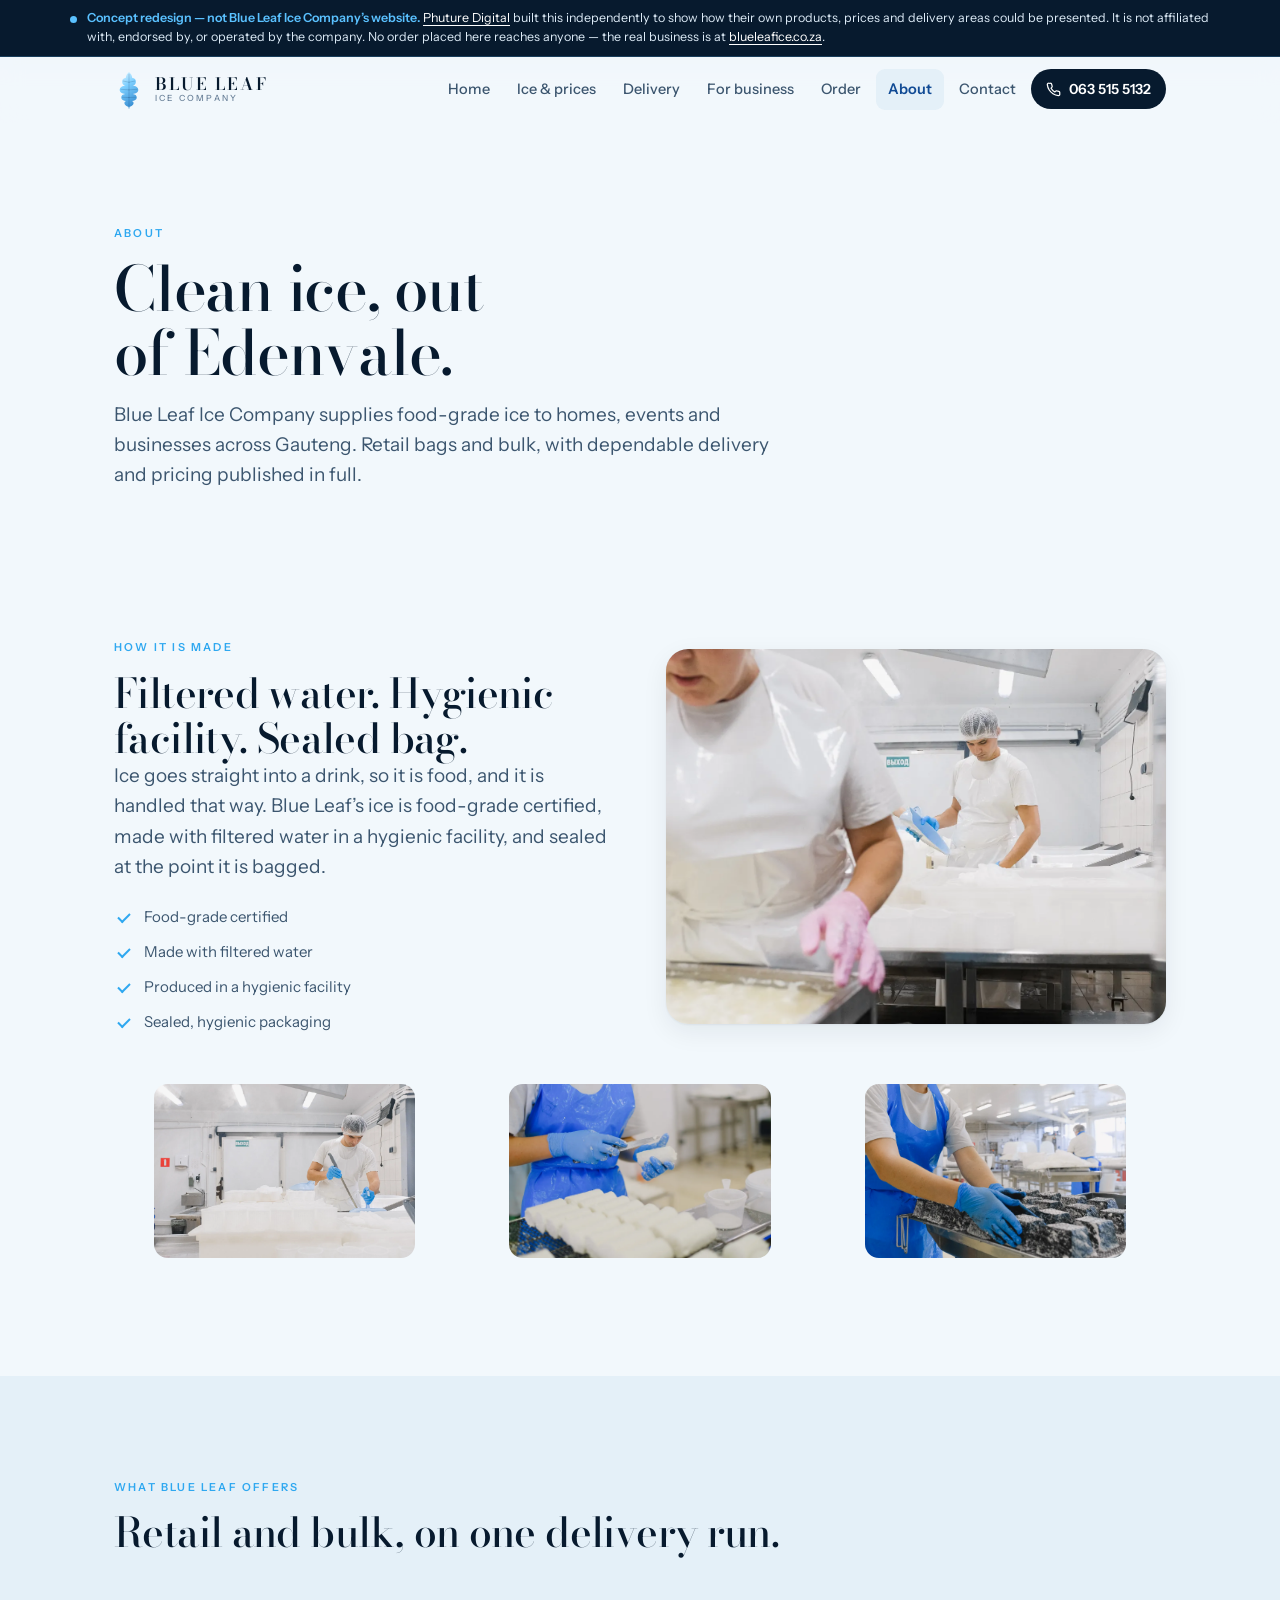
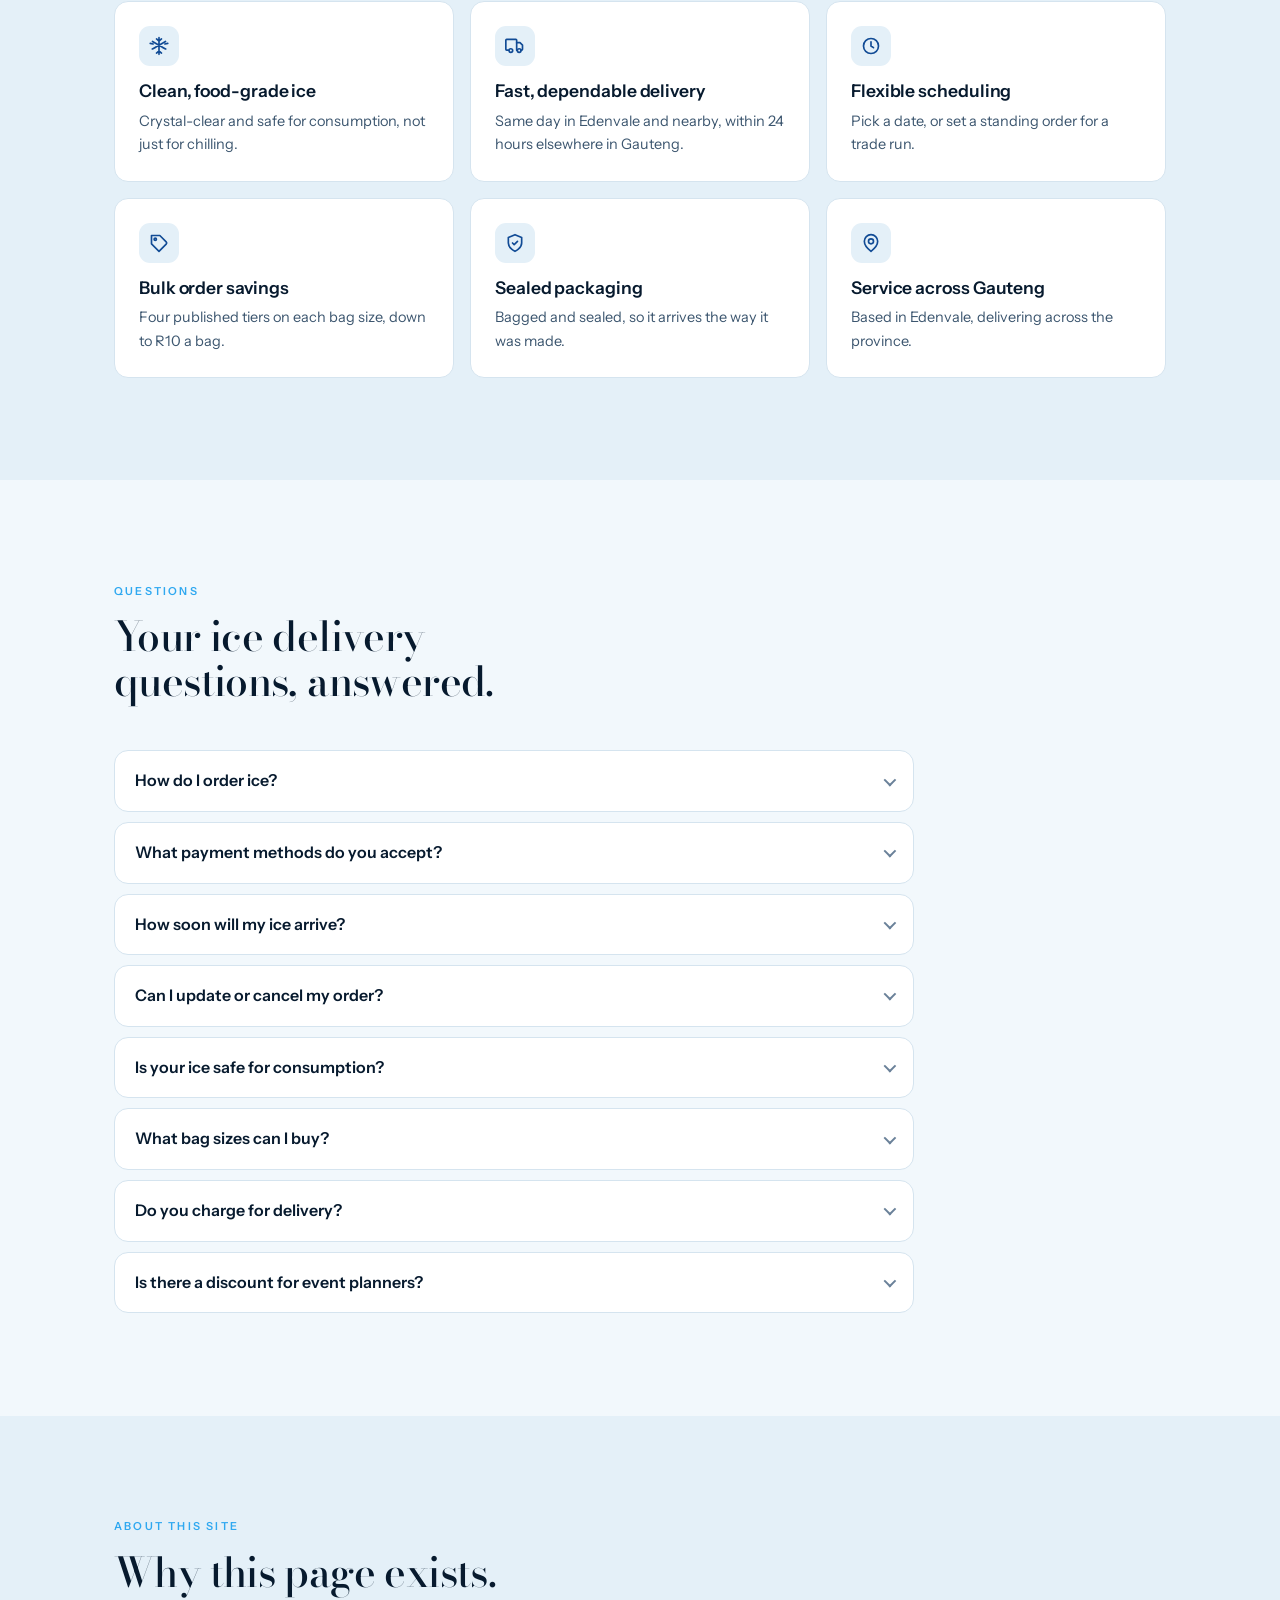
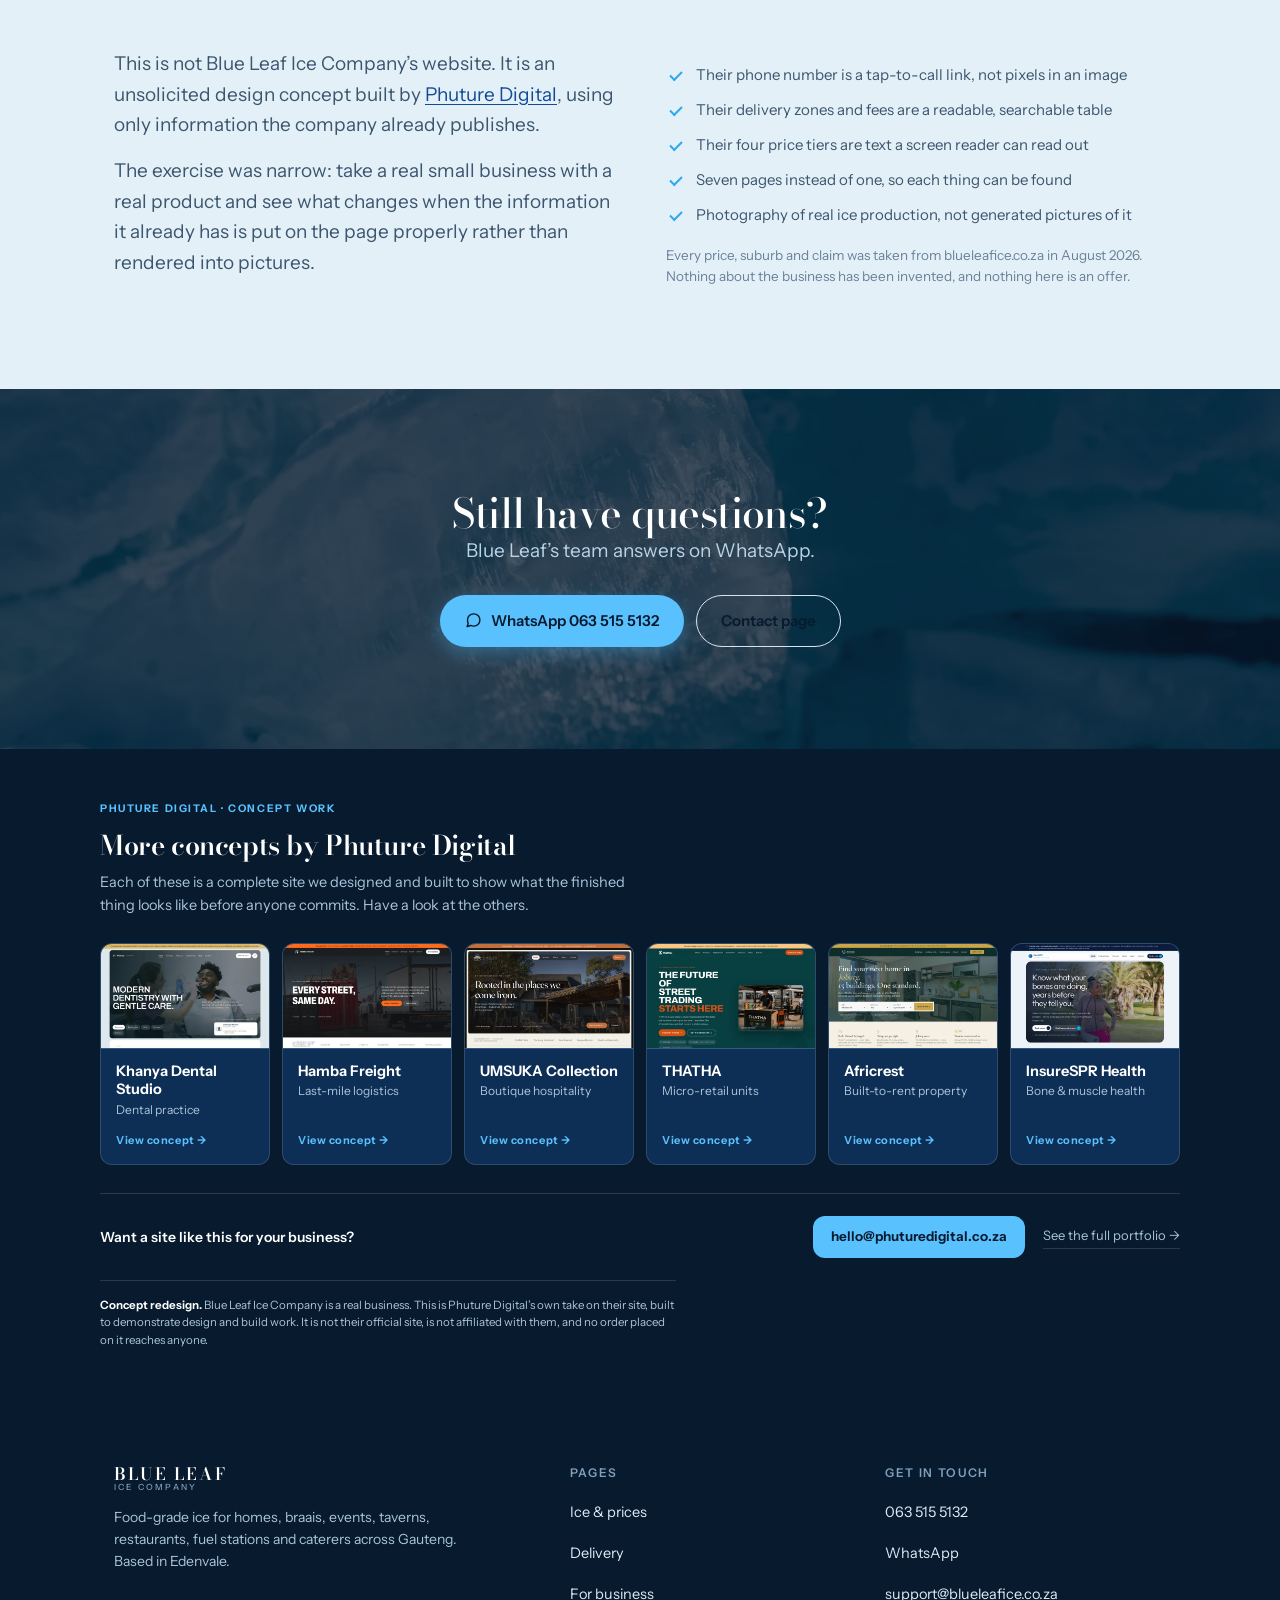
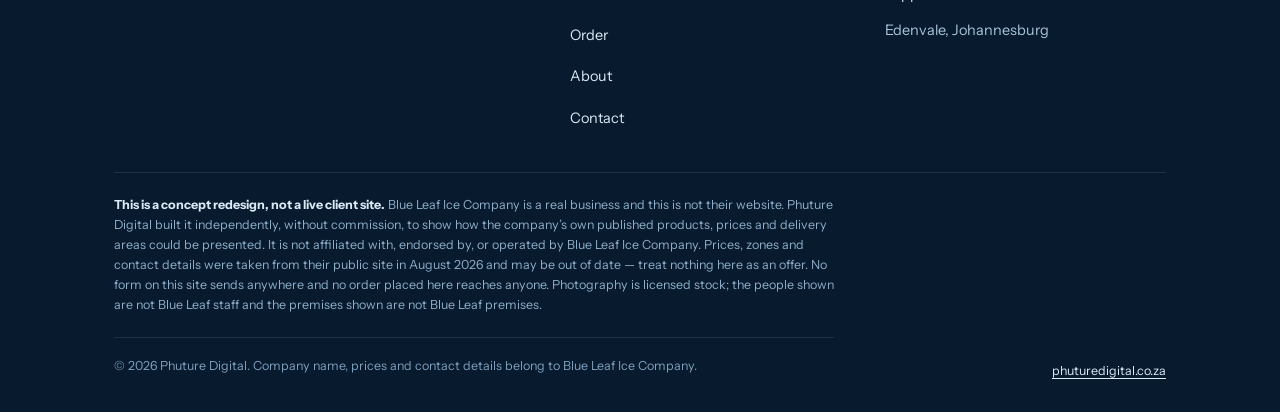
==== commit a8c69ef0: "Join the concept network as the seventh site Adds the shared "More concepts by Phuture Digital" bloc" ====
--- a/about.html
+++ b/about.html
@@ -261,6 +261,90 @@
 </section>
 </main>
 
+<!-- pd-network:start -->
+<section class="pd-network" aria-labelledby="pd-network-title">
+  <div class="pd-network-inner">
+    <p class="pd-network-eyebrow">Phuture Digital &middot; Concept work</p>
+    <h2 class="pd-network-title" id="pd-network-title">More concepts by Phuture Digital</h2>
+    <p class="pd-network-lede">Each of these is a complete site we designed and built to show what the finished thing looks like before anyone commits. Have a look at the others.</p>
+    <ul class="pd-network-grid">
+        <li class="pd-network-card">
+          <a href="https://khanya-concept.phuturedigital.co.za">
+            <img class="pd-network-thumb" src="/pd-concepts/khanya.webp" alt=""
+                 width="640" height="400" loading="lazy" decoding="async">
+            <span class="pd-network-body">
+              <span class="pd-network-name">Khanya Dental Studio</span>
+              <span class="pd-network-sector">Dental practice</span>
+              <span class="pd-network-go">View concept &rarr;</span>
+            </span>
+          </a>
+        </li>
+        <li class="pd-network-card">
+          <a href="https://hamba-concept.phuturedigital.co.za">
+            <img class="pd-network-thumb" src="/pd-concepts/hamba.webp" alt=""
+                 width="640" height="400" loading="lazy" decoding="async">
+            <span class="pd-network-body">
+              <span class="pd-network-name">Hamba Freight</span>
+              <span class="pd-network-sector">Last-mile logistics</span>
+              <span class="pd-network-go">View concept &rarr;</span>
+            </span>
+          </a>
+        </li>
+        <li class="pd-network-card">
+          <a href="https://umsuka-concept.phuturedigital.co.za">
+            <img class="pd-network-thumb" src="/pd-concepts/umsuka.webp" alt=""
+                 width="640" height="400" loading="lazy" decoding="async">
+            <span class="pd-network-body">
+              <span class="pd-network-name">UMSUKA Collection</span>
+              <span class="pd-network-sector">Boutique hospitality</span>
+              <span class="pd-network-go">View concept &rarr;</span>
+            </span>
+          </a>
+        </li>
+        <li class="pd-network-card">
+          <a href="https://thatha-concept.phuturedigital.co.za">
+            <img class="pd-network-thumb" src="/pd-concepts/thatha.webp" alt=""
+                 width="640" height="400" loading="lazy" decoding="async">
+            <span class="pd-network-body">
+              <span class="pd-network-name">THATHA</span>
+              <span class="pd-network-sector">Micro-retail units</span>
+              <span class="pd-network-go">View concept &rarr;</span>
+            </span>
+          </a>
+        </li>
+        <li class="pd-network-card">
+          <a href="https://africrest-concept.phuturedigital.co.za">
+            <img class="pd-network-thumb" src="/pd-concepts/africrest.webp" alt=""
+                 width="640" height="400" loading="lazy" decoding="async">
+            <span class="pd-network-body">
+              <span class="pd-network-name">Africrest</span>
+              <span class="pd-network-sector">Built-to-rent property</span>
+              <span class="pd-network-go">View concept &rarr;</span>
+            </span>
+          </a>
+        </li>
+        <li class="pd-network-card">
+          <a href="https://insurespr-concept.phuturedigital.co.za">
+            <img class="pd-network-thumb" src="/pd-concepts/insurespr.webp" alt=""
+                 width="640" height="400" loading="lazy" decoding="async">
+            <span class="pd-network-body">
+              <span class="pd-network-name">InsureSPR Health</span>
+              <span class="pd-network-sector">Bone &amp; muscle health</span>
+              <span class="pd-network-go">View concept &rarr;</span>
+            </span>
+          </a>
+        </li>
+    </ul>
+    <div class="pd-network-cta">
+      <p>Want a site like this for your business?</p>
+      <a class="pd-network-btn" href="mailto:hello@phuturedigital.co.za">hello@phuturedigital.co.za</a>
+      <a class="pd-network-link" href="https://www.phuturedigital.co.za/portfolio" rel="noopener">See the full portfolio &rarr;</a>
+    </div>
+    <p class="pd-network-mark"><strong>Concept redesign.</strong> Blue Leaf Ice Company is a real business. This is Phuture Digital&rsquo;s own take on their site, built to demonstrate design and build work. It is not their official site, is not affiliated with them, and no order placed on it reaches anyone.</p>
+  </div>
+</section>
+<!-- pd-network:end -->
+
 <!-- footer:start -->
 <footer class="foot">
   <div class="wrap">
--- a/styles.css
+++ b/styles.css
@@ -766,3 +766,96 @@
   .js .reveal { opacity: 1 !important; transform: none !important; }
   body { background: #fff; }
 }
+
+/* pd-network:start */
+/* Shared cross-link block across the Phuture Digital concept sites. Same markup
+   and rhythm everywhere; the palette below maps this site's own tokens onto it.
+   Appended at the END of the file so every pd-network* class outranks the bare
+   a{} p{} ul{} resets above. Keep that ordering.
+
+   Hand-mapped for Blue Leaf: --ink ground, --ink-2 cards, --ice accent, the
+   footer's #A9C4DA for muted text, and Bodoni Moda for the heading. It is
+   `font-family: inherit` on the block itself that lets one piece of markup read
+   as native on seven differently-typeset sites. */
+.pd-network {
+  background: var(--ink);
+  color: #A9C4DA;
+  font-family: inherit;
+  padding: clamp(34px, 4.4vw, 52px) clamp(20px, 3.6vw, 48px);
+}
+.pd-network-inner { max-width: 1080px; margin: 0 auto; }
+.pd-network-eyebrow {
+  font-size: 10.5px; letter-spacing: .15em; text-transform: uppercase;
+  color: var(--ice); font-weight: 700; margin: 0 0 12px;
+}
+.pd-network-title {
+  font-family: var(--f-display);
+  font-size: clamp(21px, 2.5vw, 27px); line-height: 1.15; letter-spacing: -.015em;
+  color: #ffffff; font-weight: 600; margin: 0 0 10px; text-wrap: balance;
+}
+.pd-network-lede {
+  font-size: 14.5px; line-height: 1.6; max-width: 56ch;
+  color: #A9C4DA; margin: 0 0 26px;
+}
+.pd-network-grid {
+  list-style: none; margin: 0 0 28px; padding: 0;
+  /* 150px min keeps all six on one row on desktop (auto-fit collapses empty
+     tracks), goes 2-up on phones instead of a very long stack, and avoids the
+     awkward wrap a larger min produces around tablet width. */
+  display: grid; grid-template-columns: repeat(auto-fit, minmax(150px, 1fr)); gap: 12px;
+}
+.pd-network-card { margin: 0; }
+.pd-network-card a {
+  display: flex; flex-direction: column; height: 100%;
+  padding: 0; overflow: hidden; text-decoration: none;
+  background: var(--ink-2); border: 1px solid rgb(255 255 255 / .14); border-radius: 12px;
+  transition: border-color .18s ease, transform .18s ease, background .18s ease;
+}
+.pd-network-card a:hover,
+.pd-network-card a:focus-visible {
+  border-color: var(--ice); background: #12406F; transform: translateY(-2px);
+}
+.pd-network-card a:focus-visible { outline: 2px solid var(--ice); outline-offset: 2px; }
+/* height:auto is required, not optional: the width/height attributes on the
+   <img> would otherwise pin the height and defeat aspect-ratio. */
+.pd-network-thumb {
+  display: block; width: 100%; height: auto;
+  aspect-ratio: 16 / 10; object-fit: cover; object-position: top center;
+  background: #12406F; border-bottom: 1px solid rgb(255 255 255 / .14);
+}
+.pd-network-card a:hover .pd-network-thumb { opacity: .92; }
+.pd-network-body { display: flex; flex-direction: column; gap: 3px; flex: 1; padding: 13px 15px 14px; min-width: 0; }
+.pd-network-name { color: #ffffff; font-size: 14.5px; font-weight: 650; line-height: 1.25; }
+.pd-network-sector { color: #A9C4DA; font-size: 12px; line-height: 1.4; }
+.pd-network-go {
+  color: var(--ice); font-size: 11px; letter-spacing: .05em; font-weight: 650;
+  margin-top: auto; padding-top: 11px;
+}
+.pd-network-cta {
+  display: flex; flex-wrap: wrap; align-items: center; gap: 12px 18px;
+  padding-top: 22px; border-top: 1px solid rgb(255 255 255 / .14);
+}
+.pd-network-cta p { margin: 0 auto 0 0; font-size: 14px; color: #ffffff; font-weight: 600; max-width: none; }
+.pd-network-btn {
+  background: var(--ice); color: var(--ink); text-decoration: none;
+  padding: 10px 18px; border-radius: 12px; font-size: 13.5px; font-weight: 650;
+}
+.pd-network-btn:hover { opacity: .9; color: var(--ink); }
+.pd-network-link {
+  color: #A9C4DA; text-decoration: none; font-size: 13px;
+  border-bottom: 1px solid rgb(255 255 255 / .14); padding-bottom: 2px;
+}
+.pd-network-link:hover { color: #ffffff; }
+.pd-network-mark {
+  margin: 22px 0 0; padding-top: 16px; border-top: 1px solid rgb(255 255 255 / .14);
+  font-size: 11.5px; line-height: 1.55; color: #A9C4DA; max-width: 72ch;
+}
+.pd-network-mark strong { color: #ffffff; font-weight: 650; }
+@media (max-width: 560px) {
+  .pd-network-cta p { margin-right: 0; width: 100%; }
+}
+@media (prefers-reduced-motion: reduce) {
+  .pd-network-card a { transition: none; }
+  .pd-network-card a:hover { transform: none; }
+}
+/* pd-network:end */
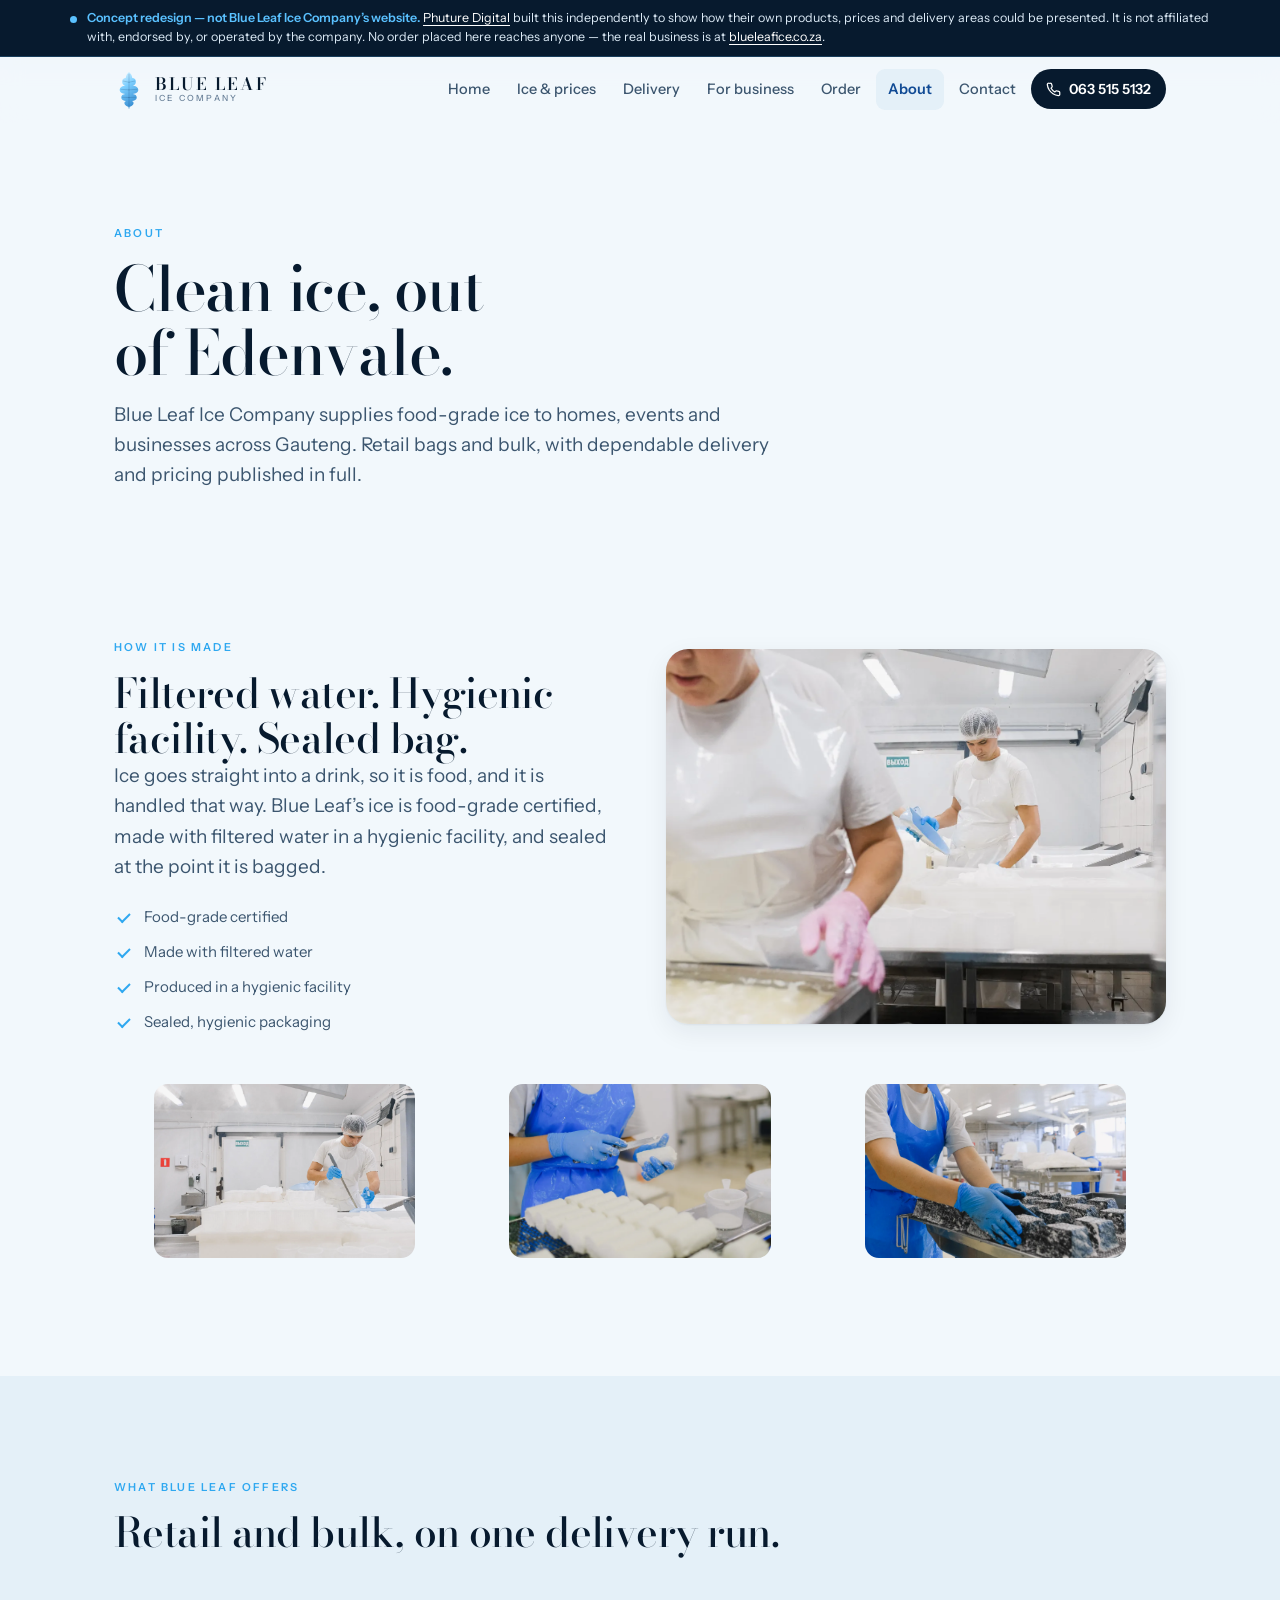
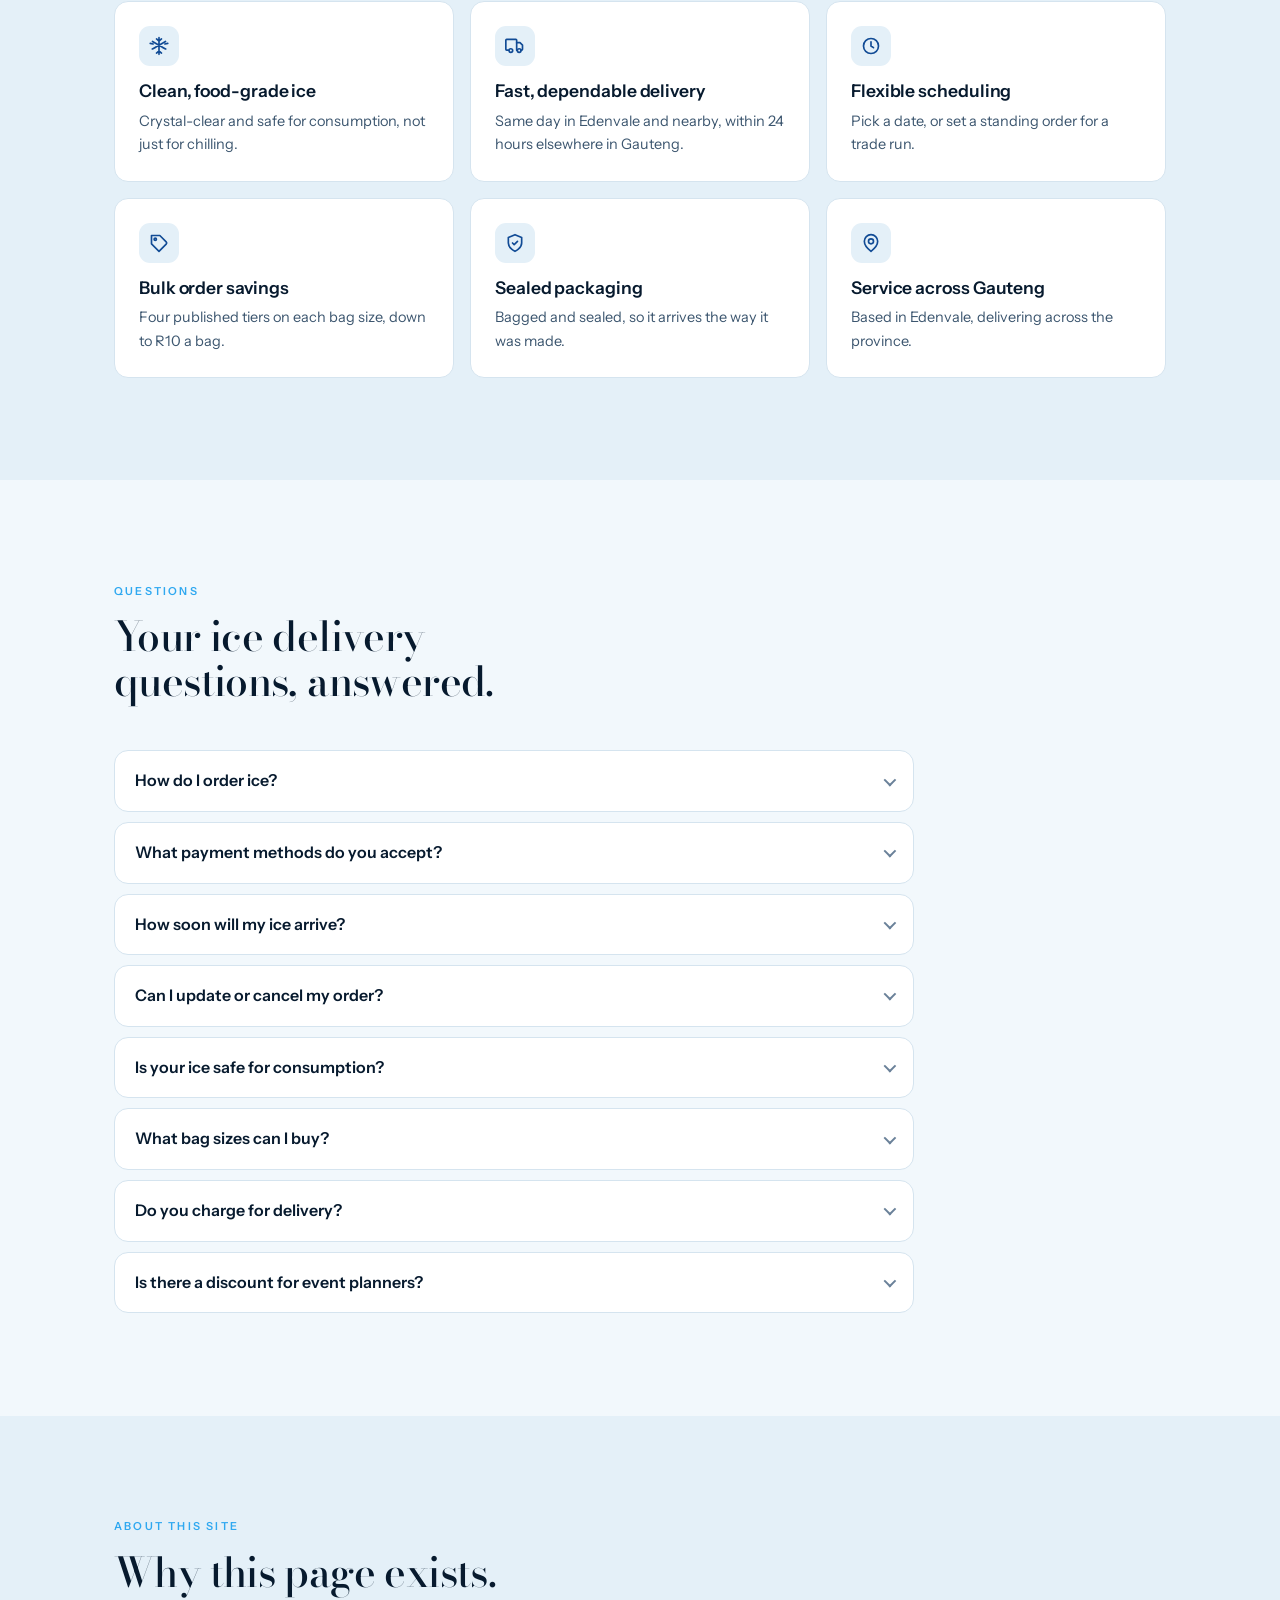
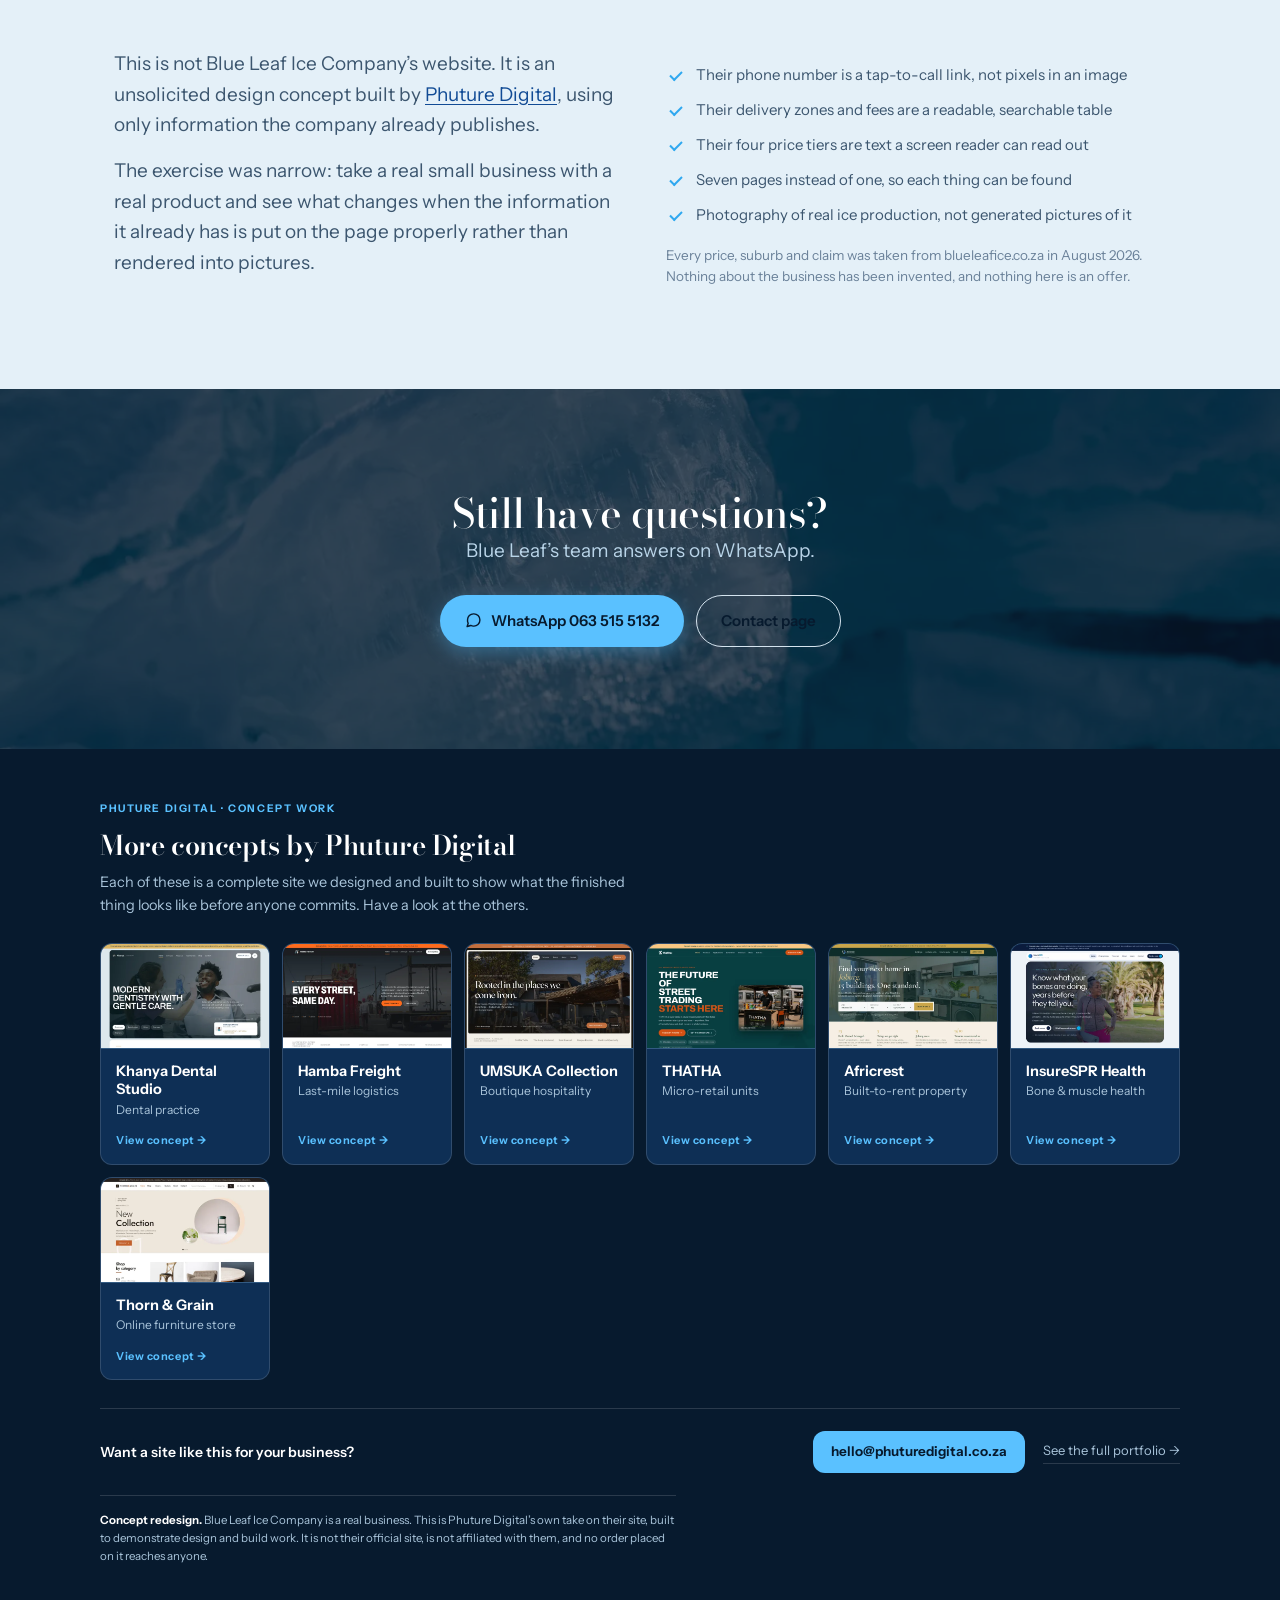
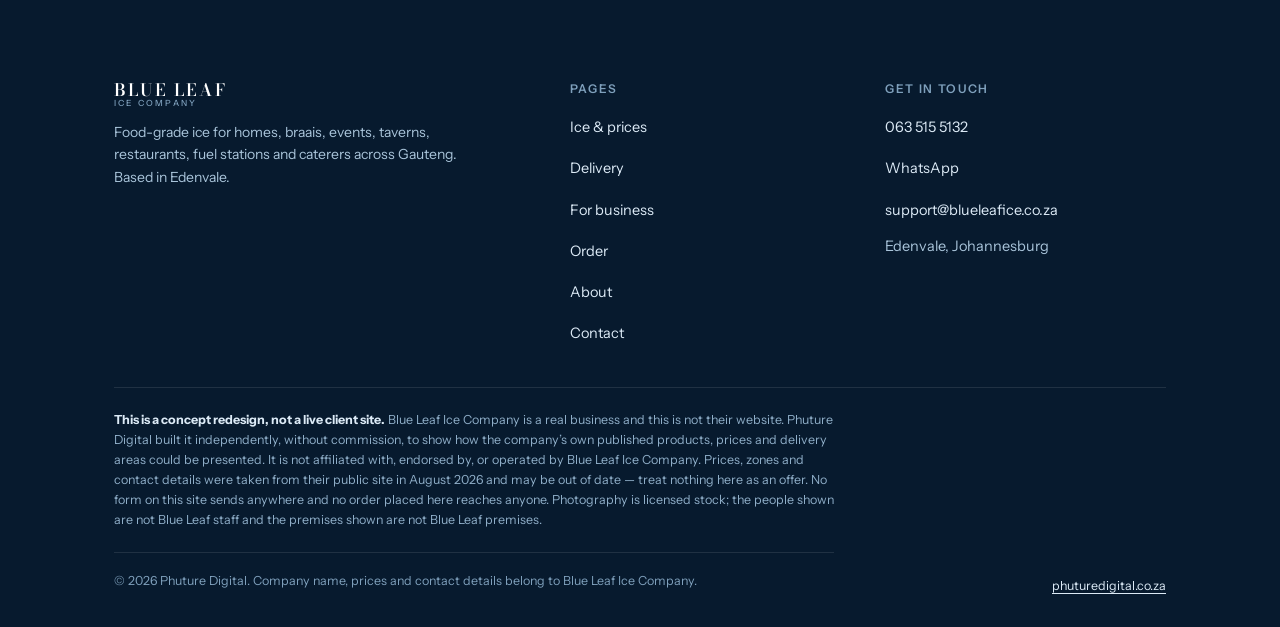
==== commit d7f92437: "Add Thorn & Grain to the concept network Adds its card and thumbnail to every page carrying the shar" ====
--- a/about.html
+++ b/about.html
@@ -261,6 +261,7 @@
 </section>
 </main>
 
+
 <!-- pd-network:start -->
 <section class="pd-network" aria-labelledby="pd-network-title">
   <div class="pd-network-inner">
@@ -334,6 +335,17 @@
             </span>
           </a>
         </li>
+        <li class="pd-network-card">
+          <a href="https://thorn-grain-concept.phuturedigital.co.za">
+            <img class="pd-network-thumb" src="/pd-concepts/thorn-grain.webp" alt=""
+                 width="640" height="400" loading="lazy" decoding="async">
+            <span class="pd-network-body">
+              <span class="pd-network-name">Thorn &amp; Grain</span>
+              <span class="pd-network-sector">Online furniture store</span>
+              <span class="pd-network-go">View concept &rarr;</span>
+            </span>
+          </a>
+        </li>
     </ul>
     <div class="pd-network-cta">
       <p>Want a site like this for your business?</p>
@@ -344,7 +356,6 @@
   </div>
 </section>
 <!-- pd-network:end -->
-
 <!-- footer:start -->
 <footer class="foot">
   <div class="wrap">
